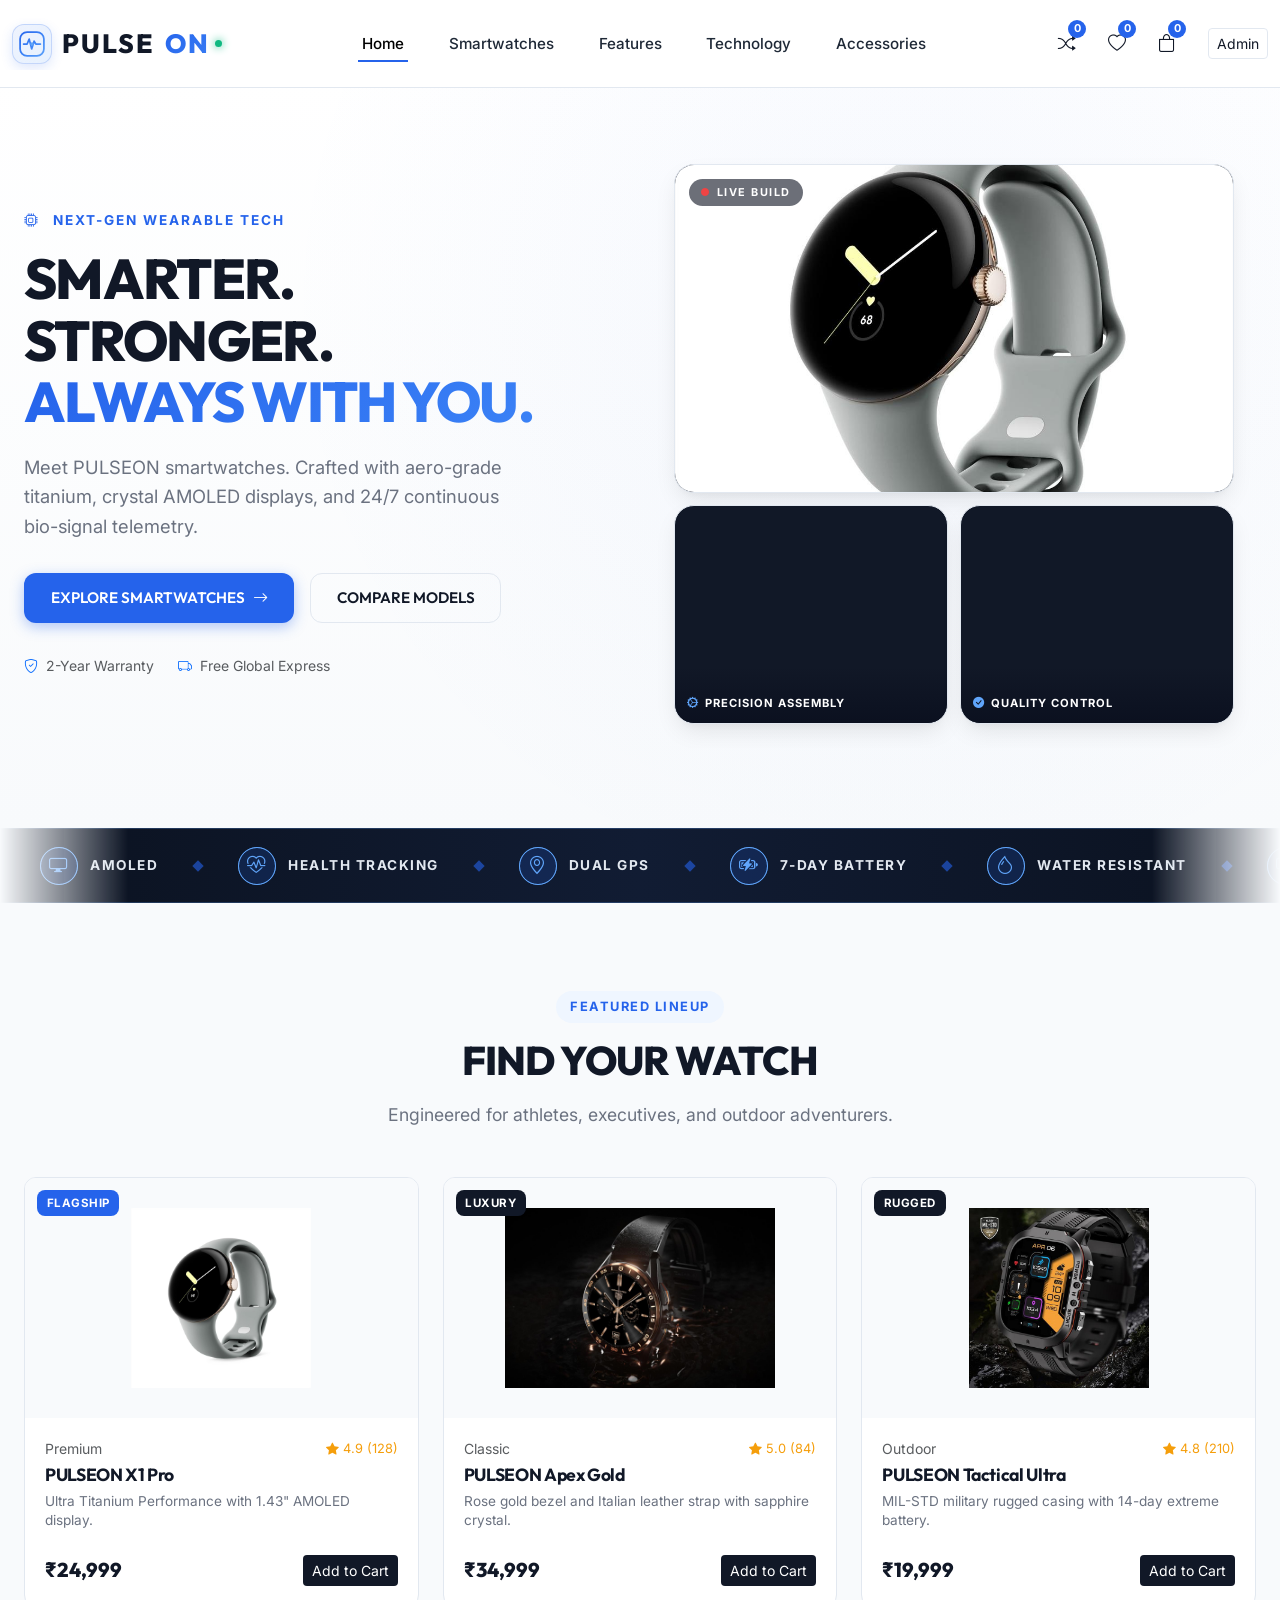
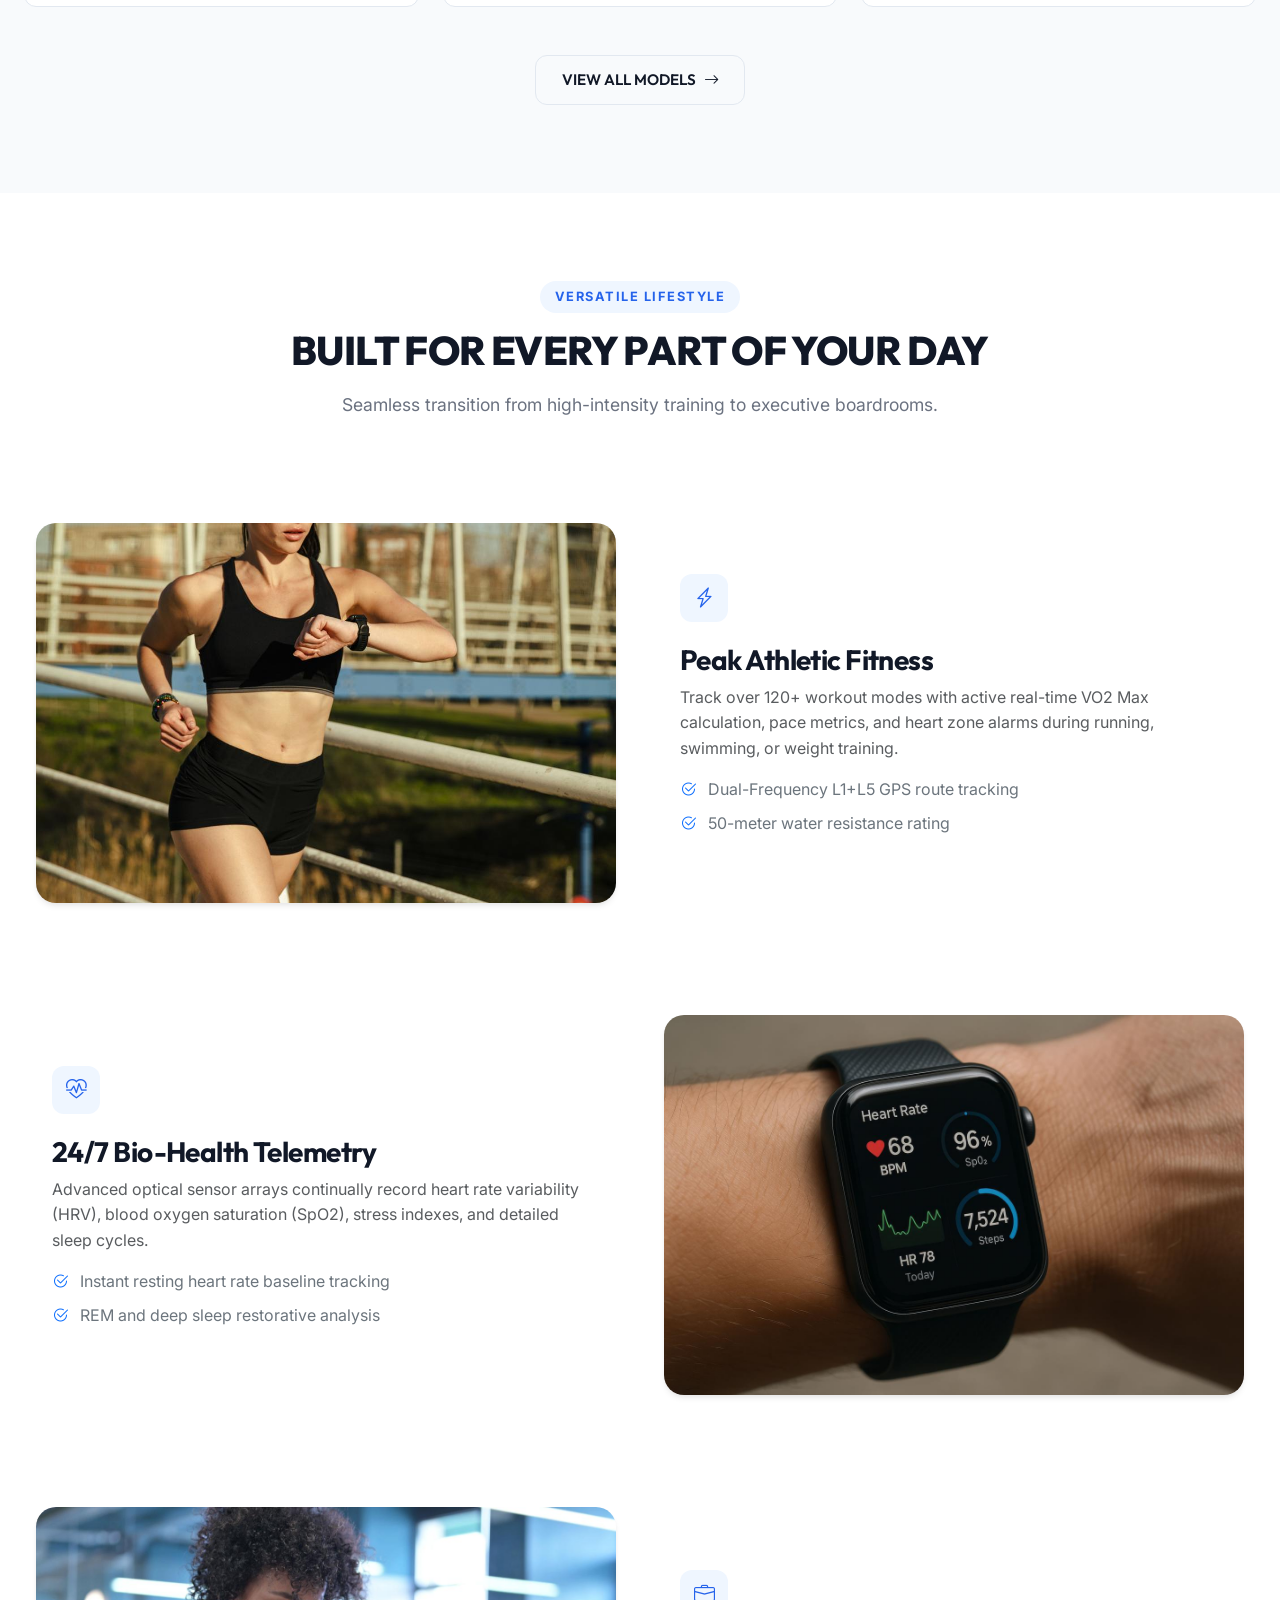
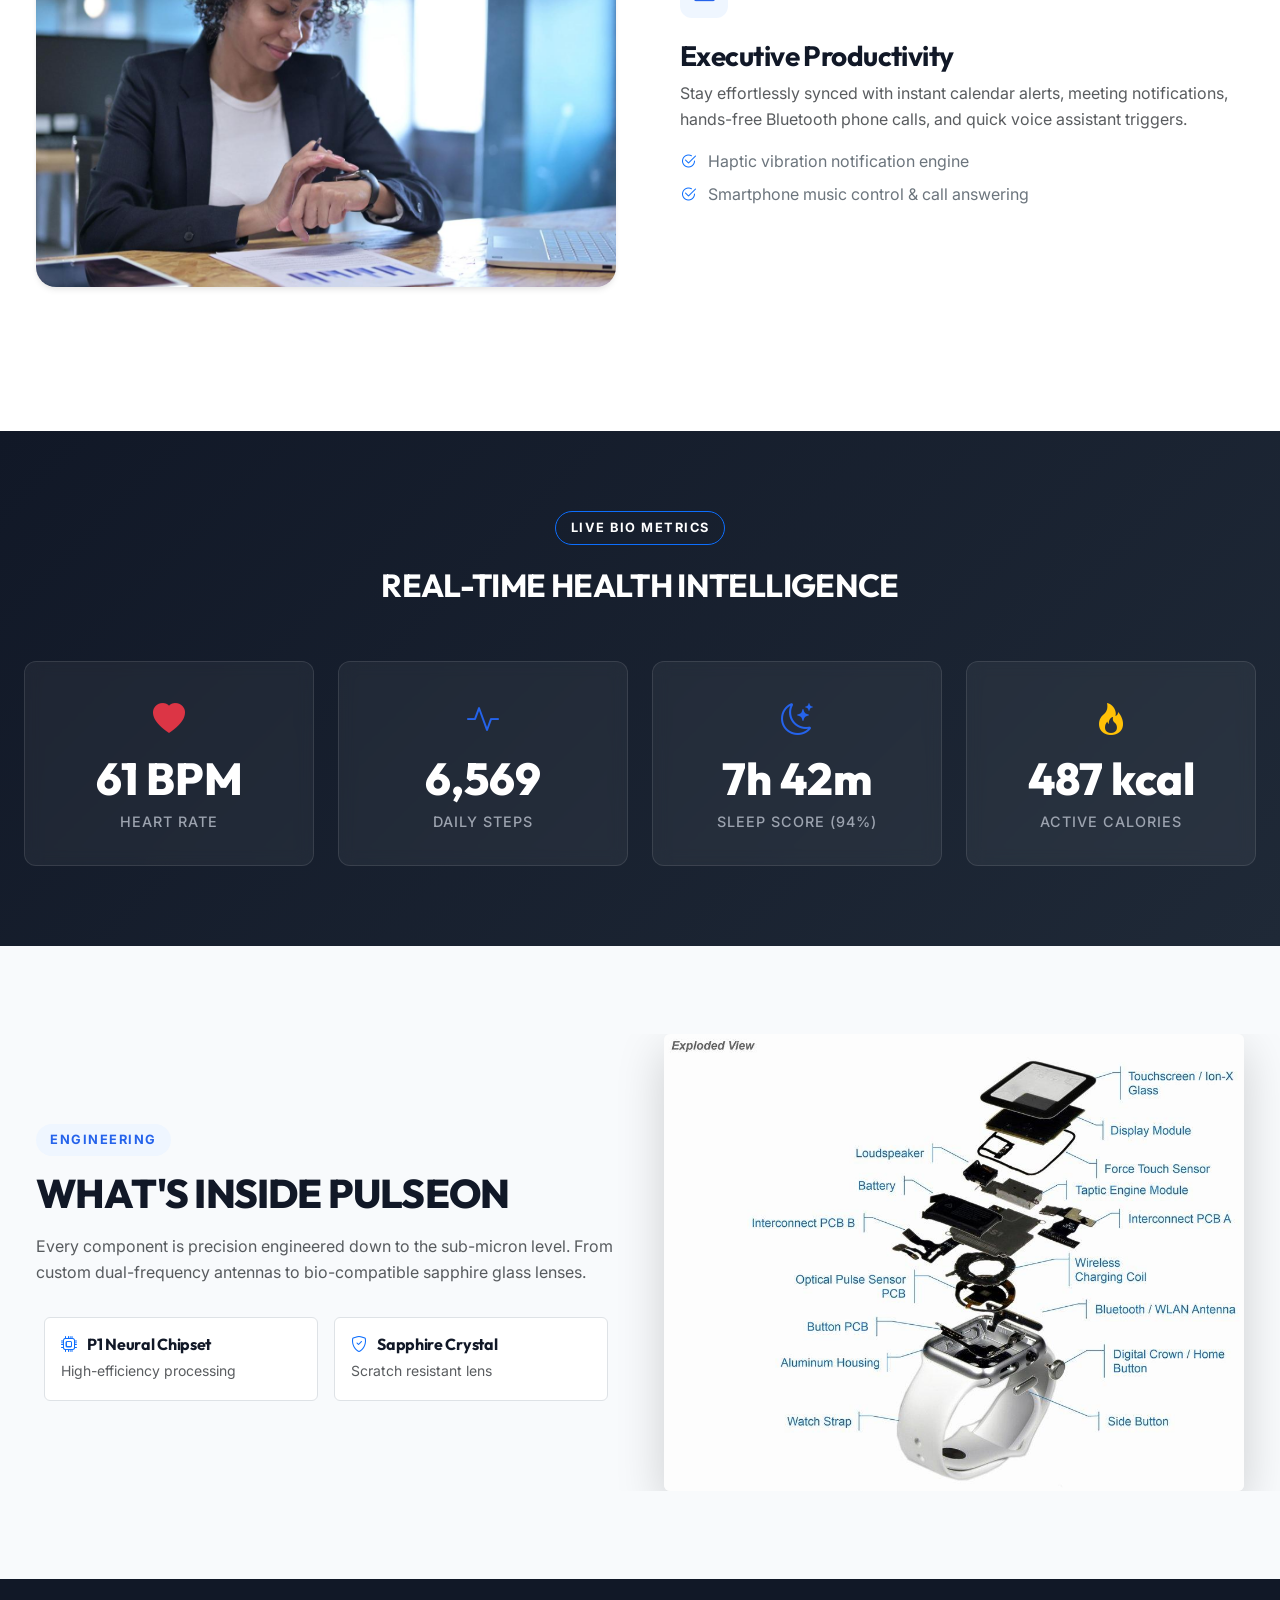
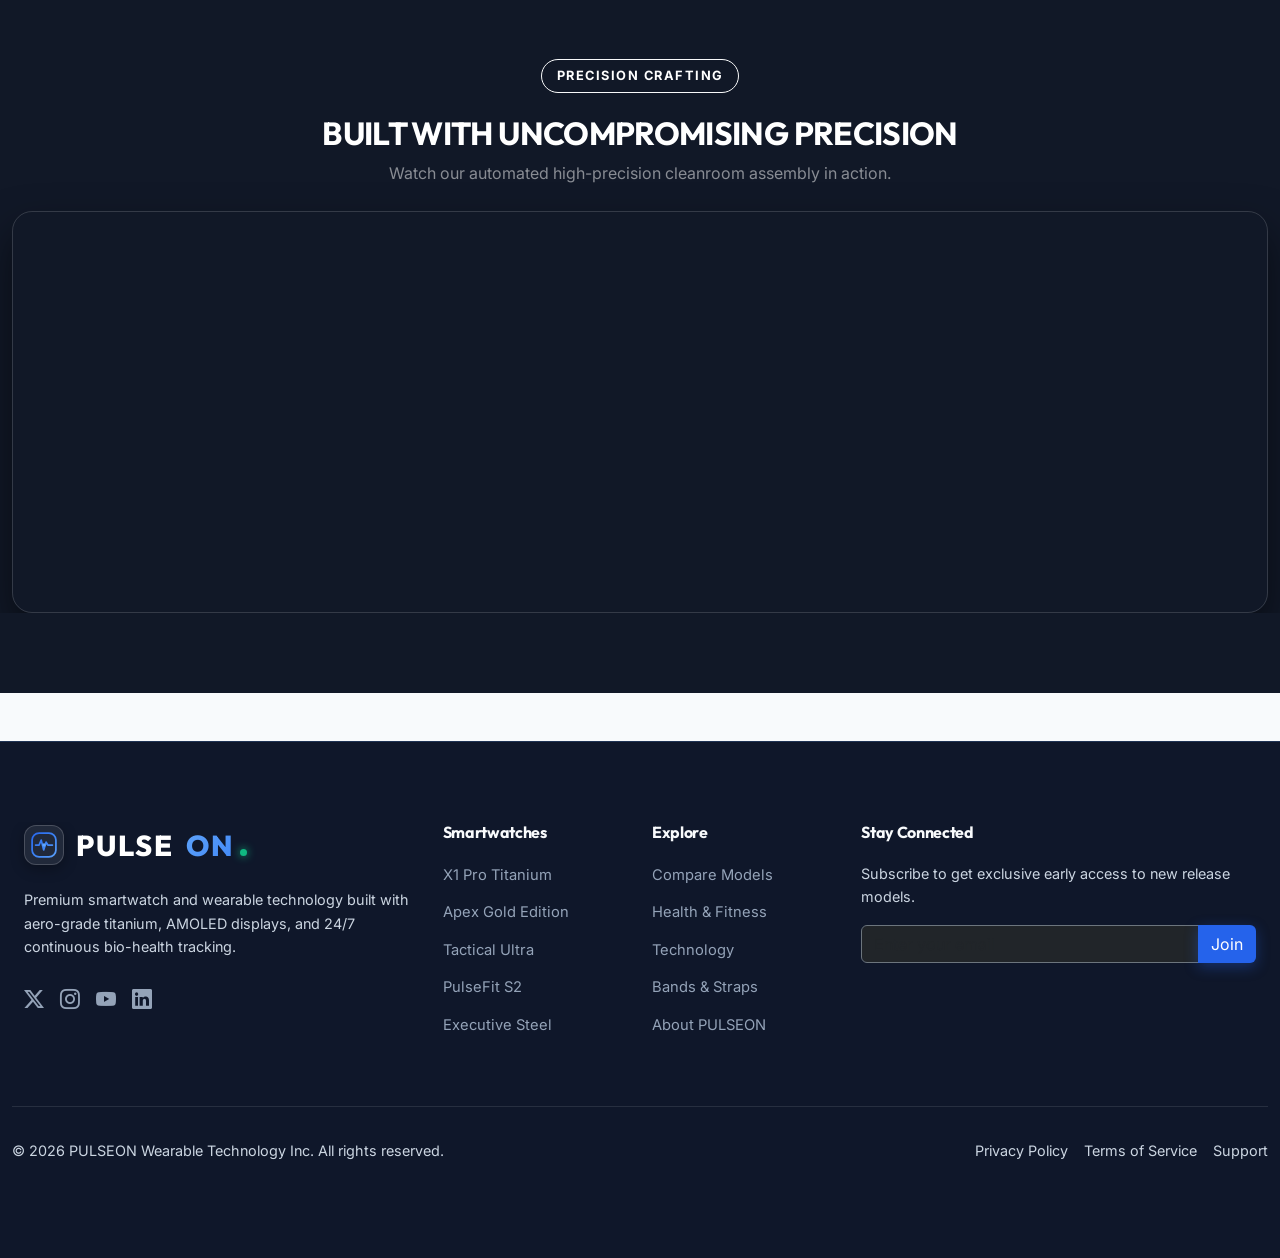
==== index.html @ bbff6acc "first commit" ====
<!DOCTYPE html>
<html lang="en">
<head>
  <meta charset="UTF-8">
  <meta name="viewport" content="width=device-width, initial-scale=1.0">
  <title>PULSEON | Premium Smartwatch & Wearable Technology</title>
  <!-- Brand Logo Favicon -->
  <link rel="icon" type="image/svg+xml" href="assets/images/favicon.svg">
  <meta name="description" content="PULSEON smartwatches combine precision engineering, AMOLED displays, 24/7 bio-health tracking, and sleek luxury aesthetics. Technology that moves with you.">
  
  <!-- Bootstrap 5 CSS CDN -->
  <link href="https://cdn.jsdelivr.net/npm/bootstrap@5.3.2/dist/css/bootstrap.min.css" rel="stylesheet">
  <!-- Bootstrap Icons CDN -->
  <link href="https://cdn.jsdelivr.net/npm/bootstrap-icons@1.11.1/font/bootstrap-icons.css" rel="stylesheet">
  <!-- Custom Styles -->
  <link rel="stylesheet" href="assets/css/style.css">
</head>
<body>

  <!-- Scroll Progress Bar -->
  <div id="scroll-progress"></div>

  <!-- Page Loader -->
  <div id="page-loader">
    <div class="loader-brand">PULSE<span>ON</span></div>
    <div class="loader-spinner"></div>
  </div>

  <!-- Sticky Navbar -->
    <nav class="navbar navbar-expand-lg navbar-pulseon">
    <div class="container">
      <a class="navbar-brand navbar-brand-text" href="index.html">
        PULSE<span>ON</span>
      </a>

      <!-- Mobile & Tablet Hamburger Toggler -->
      <button class="navbar-toggler navbar-toggler-custom border-0 shadow-none" type="button" id="mobile-nav-toggler" aria-label="Toggle navigation">
        <i class="bi bi-list fs-2 text-dark"></i>
      </button>

      <!-- Desktop & Mobile Dropdown Nav Links -->
      <div class="collapse navbar-collapse navbar-collapse-custom justify-content-center" id="mobile-nav-menu">
        <ul class="navbar-nav gap-lg-3">
          <li class="nav-item">
            <a class="nav-link nav-link-custom active" href="index.html">Home</a>
          </li>
          <li class="nav-item">
            <a class="nav-link nav-link-custom " href="smartwatches.html">Smartwatches</a>
          </li>
          <li class="nav-item">
            <a class="nav-link nav-link-custom " href="features.html">Features</a>
          </li>
          <li class="nav-item">
            <a class="nav-link nav-link-custom " href="technology.html">Technology</a>
          </li>
          <li class="nav-item">
            <a class="nav-link nav-link-custom " href="accessories.html">Accessories</a>
          </li>
        </ul>

        <!-- Mobile & Tablet Actions Inside Dropdown -->
        <div class="mobile-dropdown-actions d-lg-none mt-3 pt-3 border-top w-100">
          <div class="d-flex justify-content-around align-items-center mb-3">
            <a href="compare.html" class="nav-icon-btn" title="Compare Matrix">
              <i class="bi bi-shuffle"></i>
              <span class="badge-count compare-badge-count">0</span>
            </a>
            <a href="dashboard.html" class="nav-icon-btn" title="Wishlist">
              <i class="bi bi-heart"></i>
              <span class="badge-count wishlist-badge-count">0</span>
            </a>
            <a href="dashboard.html" class="nav-icon-btn" title="Shopping Cart">
              <i class="bi bi-bag"></i>
              <span class="badge-count cart-badge-count">0</span>
            </a>
          </div>
          <a href="admin.html" class="btn btn-sm btn-pulseon-outline w-100 text-center">Admin Portal</a>
        </div>
      </div>

      <!-- Desktop Only Quick Action Icons -->
      <div class="d-none d-lg-flex align-items-center gap-3">
        <a href="compare.html" class="nav-icon-btn" title="Compare Matrix">
          <i class="bi bi-shuffle"></i>
          <span class="badge-count compare-badge-count">0</span>
        </a>
        <a href="dashboard.html" class="nav-icon-btn" title="Wishlist">
          <i class="bi bi-heart"></i>
          <span class="badge-count wishlist-badge-count">0</span>
        </a>
        <a href="dashboard.html" class="nav-icon-btn" title="Shopping Cart">
          <i class="bi bi-bag"></i>
          <span class="badge-count cart-badge-count">0</span>
        </a>
        <a href="admin.html" class="btn btn-sm btn-pulseon-outline ms-2">Admin</a>
      </div>
    </div>
  </nav>

  <!-- HOME HERO SECTION -->
  <section class="hero-section">
    <div class="container position-relative">
      <div class="row align-items-center min-vh-75 py-4">
        <!-- Hero Text Left -->
        <div class="col-lg-6 mb-5 mb-lg-0 reveal">
          <span class="hero-tag"><i class="bi bi-cpu me-2"></i> Next-Gen Wearable Tech</span>
          <h1 class="hero-title">
            SMARTER.<br>
            STRONGER.<br>
            <span>ALWAYS WITH YOU.</span>
          </h1>
          <p class="hero-description">
            Meet PULSEON smartwatches. Crafted with aero-grade titanium, crystal AMOLED displays, and 24/7 continuous bio-signal telemetry.
          </p>
          <div class="d-flex flex-wrap gap-3">
            <a href="smartwatches.html" class="btn-pulseon btn-pulseon-primary btn-arrow">
              EXPLORE SMARTWATCHES <i class="bi bi-arrow-right"></i>
            </a>
            <a href="compare.html" class="btn-pulseon btn-pulseon-outline">
              COMPARE MODELS
            </a>
          </div>
          <div class="mt-4 pt-2 d-flex align-items-center gap-4 text-muted small">
            <div><i class="bi bi-shield-check text-primary me-1"></i> 2-Year Warranty</div>
            <div><i class="bi bi-truck text-primary me-1"></i> Free Global Express</div>
          </div>
        </div>

        <!-- Hero Image Right with Floating 8-Sec Assembly Videos -->
        <div class="col-lg-6 position-relative text-center">
          <div class="hero-bento">
            <!-- Main Video -->
            <div class="bento-tile bento-main">
              <video autoplay muted loop playsinline preload="auto" poster="assets/images/6.jpg" aria-label="PULSEON X1 Pro Smartwatch">
                <source src="assets/videos/assembly-01.mp4" type="video/mp4">
              </video>
              <span class="bento-live"><i class="bi bi-circle-fill"></i> LIVE BUILD</span>
            </div>

            <!-- Tile 1 -->
            <div class="bento-tile bento-sm">
              <video autoplay muted loop playsinline preload="metadata">
                <source src="assets/videos/assembly-04.mp4" type="video/mp4">
              </video>
              <div class="bento-caption"><i class="bi bi-gear-wide-connected"></i> Precision Assembly</div>
            </div>

            <!-- Tile 2 -->
            <div class="bento-tile bento-sm">
              <video autoplay muted loop playsinline preload="metadata">
                <source src="assets/videos/assembly-02.mp4" type="video/mp4">
              </video>
              <div class="bento-caption"><i class="bi bi-check-circle-fill"></i> Quality Control</div>
            </div>
          </div>
        </div>
      </div>
    </div>
  </section>

  <!-- SECONDARY TRUST BAR -->
  <div class="trust-bar trust-marquee">
    <div class="trust-track">
      <div class="trust-set">
        <div class="trust-item t-amoled"><span class="t-ico"><i class="bi bi-display"></i></span><span>AMOLED</span></div>
        <div class="trust-item t-health"><span class="t-ico"><i class="bi bi-heart-pulse"></i></span><span>HEALTH TRACKING</span></div>
        <div class="trust-item t-gps"><span class="t-ico"><i class="bi bi-geo-alt"></i></span><span>DUAL GPS</span></div>
        <div class="trust-item t-battery"><span class="t-ico"><i class="bi bi-battery-charging"></i></span><span>7-DAY BATTERY</span></div>
        <div class="trust-item t-water"><span class="t-ico"><i class="bi bi-droplet"></i></span><span>WATER RESISTANT</span></div>
      </div>
      <div class="trust-set" aria-hidden="true">
        <div class="trust-item t-amoled"><span class="t-ico"><i class="bi bi-display"></i></span><span>AMOLED</span></div>
        <div class="trust-item t-health"><span class="t-ico"><i class="bi bi-heart-pulse"></i></span><span>HEALTH TRACKING</span></div>
        <div class="trust-item t-gps"><span class="t-ico"><i class="bi bi-geo-alt"></i></span><span>DUAL GPS</span></div>
        <div class="trust-item t-battery"><span class="t-ico"><i class="bi bi-battery-charging"></i></span><span>7-DAY BATTERY</span></div>
        <div class="trust-item t-water"><span class="t-ico"><i class="bi bi-droplet"></i></span><span>WATER RESISTANT</span></div>
      </div>
    </div>
  </div>

  <!-- FEATURED SMARTWATCHES SECTION -->
  <section class="section-padding">
    <div class="container">
      <div class="text-center mb-5 reveal">
        <span class="section-tag">Featured Lineup</span>
        <h2 class="section-title">FIND YOUR WATCH</h2>
        <p class="section-subtitle">Engineered for athletes, executives, and outdoor adventurers.</p>
      </div>

      <div class="row g-4 justify-content-center">
        <!-- Card 1 -->
        <div class="col-lg-4 col-md-6 reveal">
          <div class="product-card">
            <span class="product-card-badge badge-primary">Flagship</span>
            <div class="product-card-img-wrap">
              <img src="assets/images/6.jpg" alt="PULSEON X1 Pro" class="product-card-img">
              <div class="product-card-actions">
                <button class="btn btn-sm btn-pulseon-primary" onclick="openQuickView('pw-x1')">Quick View</button>
                <button class="btn btn-sm btn-pulseon-outline" onclick="addToCompare('pw-x1')"><i class="bi bi-shuffle"></i> Compare</button>
              </div>
            </div>
            <div class="product-card-body">
              <div class="d-flex justify-content-between align-items-center mb-1">
                <span class="text-muted small">Premium</span>
                <div class="product-card-rating"><i class="bi bi-star-fill"></i> 4.9 (128)</div>
              </div>
              <h5 class="product-card-title">PULSEON X1 Pro</h5>
              <p class="product-card-desc">Ultra Titanium Performance with 1.43" AMOLED display.</p>
              <div class="d-flex justify-content-between align-items-center mt-2">
                <span class="product-card-price">₹24,999</span>
                <button class="btn btn-sm btn-pulseon-dark" onclick="addToCart('pw-x1')">Add to Cart</button>
              </div>
            </div>
          </div>
        </div>

        <!-- Card 2 -->
        <div class="col-lg-4 col-md-6 reveal">
          <div class="product-card">
            <span class="product-card-badge">Luxury</span>
            <div class="product-card-img-wrap">
              <img src="assets/images/31.jpg" alt="PULSEON Apex Gold" class="product-card-img">
              <div class="product-card-actions">
                <button class="btn btn-sm btn-pulseon-primary" onclick="openQuickView('pw-apex')">Quick View</button>
                <button class="btn btn-sm btn-pulseon-outline" onclick="addToCompare('pw-apex')"><i class="bi bi-shuffle"></i> Compare</button>
              </div>
            </div>
            <div class="product-card-body">
              <div class="d-flex justify-content-between align-items-center mb-1">
                <span class="text-muted small">Classic</span>
                <div class="product-card-rating"><i class="bi bi-star-fill"></i> 5.0 (84)</div>
              </div>
              <h5 class="product-card-title">PULSEON Apex Gold</h5>
              <p class="product-card-desc">Rose gold bezel and Italian leather strap with sapphire crystal.</p>
              <div class="d-flex justify-content-between align-items-center mt-2">
                <span class="product-card-price">₹34,999</span>
                <button class="btn btn-sm btn-pulseon-dark" onclick="addToCart('pw-apex')">Add to Cart</button>
              </div>
            </div>
          </div>
        </div>

        <!-- Card 3 -->
        <div class="col-lg-4 col-md-6 reveal">
          <div class="product-card">
            <span class="product-card-badge">Rugged</span>
            <div class="product-card-img-wrap">
              <img src="assets/images/18.jpg" alt="PULSEON Tactical Ultra" class="product-card-img">
              <div class="product-card-actions">
                <button class="btn btn-sm btn-pulseon-primary" onclick="openQuickView('pw-rugged')">Quick View</button>
                <button class="btn btn-sm btn-pulseon-outline" onclick="addToCompare('pw-rugged')"><i class="bi bi-shuffle"></i> Compare</button>
              </div>
            </div>
            <div class="product-card-body">
              <div class="d-flex justify-content-between align-items-center mb-1">
                <span class="text-muted small">Outdoor</span>
                <div class="product-card-rating"><i class="bi bi-star-fill"></i> 4.8 (210)</div>
              </div>
              <h5 class="product-card-title">PULSEON Tactical Ultra</h5>
              <p class="product-card-desc">MIL-STD military rugged casing with 14-day extreme battery.</p>
              <div class="d-flex justify-content-between align-items-center mt-2">
                <span class="product-card-price">₹19,999</span>
                <button class="btn btn-sm btn-pulseon-dark" onclick="addToCart('pw-rugged')">Add to Cart</button>
              </div>
            </div>
          </div>
        </div>
      </div>

      <div class="d-flex justify-content-center text-center mt-5 reveal">
        <a href="smartwatches.html" class="btn-pulseon btn-pulseon-outline btn-arrow">
          VIEW ALL MODELS <i class="bi bi-arrow-right"></i>
        </a>
      </div>
    </div>
  </section>

  <!-- FEATURE SECTION (ALTERNATING SCROLL REVEALS) -->
  <section class="section-padding bg-white">
    <div class="container">
      <div class="text-center mb-5 reveal">
        <span class="section-tag">Versatile Lifestyle</span>
        <h2 class="section-title">BUILT FOR EVERY PART OF YOUR DAY</h2>
        <p class="section-subtitle">Seamless transition from high-intensity training to executive boardrooms.</p>
      </div>

      <!-- Feature 1: Fitness -->
      <div class="row align-items-center feature-block g-5">
        <div class="col-lg-6 reveal reveal-left">
          <div class="feature-img-box">
            <img src="assets/images/10.jpg" alt="Fitness Training">
          </div>
        </div>
        <div class="col-lg-6 reveal reveal-right">
          <div class="feature-content">
            <div class="feature-icon-badge"><i class="bi bi-lightning-charge"></i></div>
            <h3>Peak Athletic Fitness</h3>
            <p class="text-muted">
              Track over 120+ workout modes with active real-time VO2 Max calculation, pace metrics, and heart zone alarms during running, swimming, or weight training.
            </p>
            <ul class="list-unstyled text-secondary mt-3">
              <li class="mb-2"><i class="bi bi-check2-circle text-primary me-2"></i> Dual-Frequency L1+L5 GPS route tracking</li>
              <li class="mb-2"><i class="bi bi-check2-circle text-primary me-2"></i> 50-meter water resistance rating</li>
            </ul>
          </div>
        </div>
      </div>

      <!-- Feature 2: Health -->
      <div class="row align-items-center feature-block g-5 flex-lg-row-reverse">
        <div class="col-lg-6 reveal reveal-right">
          <div class="feature-img-box">
            <img src="assets/images/13.jpg" alt="Continuous Bio-Health">
          </div>
        </div>
        <div class="col-lg-6 reveal reveal-left">
          <div class="feature-content">
            <div class="feature-icon-badge"><i class="bi bi-heart-pulse"></i></div>
            <h3>24/7 Bio-Health Telemetry</h3>
            <p class="text-muted">
              Advanced optical sensor arrays continually record heart rate variability (HRV), blood oxygen saturation (SpO2), stress indexes, and detailed sleep cycles.
            </p>
            <ul class="list-unstyled text-secondary mt-3">
              <li class="mb-2"><i class="bi bi-check2-circle text-primary me-2"></i> Instant resting heart rate baseline tracking</li>
              <li class="mb-2"><i class="bi bi-check2-circle text-primary me-2"></i> REM and deep sleep restorative analysis</li>
            </ul>
          </div>
        </div>
      </div>

      <!-- Feature 3: Productivity -->
      <div class="row align-items-center feature-block g-5">
        <div class="col-lg-6 reveal reveal-left">
          <div class="feature-img-box">
            <img src="assets/images/29.jpg" alt="Executive Productivity">
          </div>
        </div>
        <div class="col-lg-6 reveal reveal-right">
          <div class="feature-content">
            <div class="feature-icon-badge"><i class="bi bi-briefcase"></i></div>
            <h3>Executive Productivity</h3>
            <p class="text-muted">
              Stay effortlessly synced with instant calendar alerts, meeting notifications, hands-free Bluetooth phone calls, and quick voice assistant triggers.
            </p>
            <ul class="list-unstyled text-secondary mt-3">
              <li class="mb-2"><i class="bi bi-check2-circle text-primary me-2"></i> Haptic vibration notification engine</li>
              <li class="mb-2"><i class="bi bi-check2-circle text-primary me-2"></i> Smartphone music control & call answering</li>
            </ul>
          </div>
        </div>
      </div>
    </div>
  </section>

  <!-- HEALTH DASHBOARD METRICS SECTION -->
  <section class="metrics-section">
    <div class="container">
      <div class="row text-center mb-5">
        <div class="col-12 reveal">
          <span class="section-tag bg-transparent text-white border border-primary">Live Bio Metrics</span>
          <h2 class="text-white mt-2">REAL-TIME HEALTH INTELLIGENCE</h2>
        </div>
      </div>

      <div class="row g-4">
        <div class="col-12 col-sm-6 col-md-3 reveal">
          <div class="metric-card">
            <div class="metric-icon"><i class="bi bi-heart-fill text-danger"></i></div>
            <div class="metric-value counter-value" data-target="78" data-suffix=" BPM">0</div>
            <div class="metric-label">Heart Rate</div>
          </div>
        </div>
        <div class="col-12 col-sm-6 col-md-3 reveal">
          <div class="metric-card">
            <div class="metric-icon"><i class="bi bi-activity"></i></div>
            <div class="metric-value counter-value" data-target="8421" data-suffix="">0</div>
            <div class="metric-label">Daily Steps</div>
          </div>
        </div>
        <div class="col-12 col-sm-6 col-md-3 reveal">
          <div class="metric-card">
            <div class="metric-icon"><i class="bi bi-moon-stars"></i></div>
            <div class="metric-value">7h 42m</div>
            <div class="metric-label">Sleep Score (94%)</div>
          </div>
        </div>
        <div class="col-12 col-sm-6 col-md-3 reveal">
          <div class="metric-card">
            <div class="metric-icon"><i class="bi bi-fire text-warning"></i></div>
            <div class="metric-value counter-value" data-target="624" data-suffix=" kcal">0</div>
            <div class="metric-label">Active Calories</div>
          </div>
        </div>
      </div>
    </div>
  </section>

  <!-- TECHNOLOGY & MANUFACTURING SECTION -->
  <section class="section-padding">
    <div class="container">
      <div class="row align-items-center g-5">
        <div class="col-lg-6 reveal reveal-left">
          <span class="section-tag">Engineering</span>
          <h2 class="section-title">WHAT'S INSIDE PULSEON</h2>
          <p class="text-muted">
            Every component is precision engineered down to the sub-micron level. From custom dual-frequency antennas to bio-compatible sapphire glass lenses.
          </p>
          <div class="row g-3 mt-3">
            <div class="col-6">
              <div class="p-3 bg-white border rounded">
                <h6 class="fw-bold mb-1"><i class="bi bi-cpu text-primary me-2"></i> P1 Neural Chipset</h6>
                <small class="text-muted">High-efficiency processing</small>
              </div>
            </div>
            <div class="col-6">
              <div class="p-3 bg-white border rounded">
                <h6 class="fw-bold mb-1"><i class="bi bi-shield-check text-primary me-2"></i> Sapphire Crystal</h6>
                <small class="text-muted">Scratch resistant lens</small>
              </div>
            </div>
          </div>
        </div>
        <div class="col-lg-6 reveal reveal-right text-center">
          <img src="assets/images/26.jpg" alt="Smartwatch Component Diagram" class="img-fluid rounded shadow-lg">
        </div>
      </div>
    </div>
  </section>

  <!-- MANUFACTURING VIDEO STRIP -->
  <section class="video-strip-section">
    <div class="container text-center">
      <div class="mb-4 reveal">
        <span class="section-tag bg-transparent text-white border border-light">Precision Crafting</span>
        <h2 class="text-white mt-2">BUILT WITH UNCOMPROMISING PRECISION</h2>
        <p class="text-white-50">Watch our automated high-precision cleanroom assembly in action.</p>
      </div>

      <div class="video-strip-container reveal reveal-scale">
        <video autoplay muted loop playsinline preload="metadata">
          <source src="assets/videos/assembly-02.mp4" type="video/mp4">
        </video>
      </div>
    </div>
  </section>

  <!-- FOOTER -->
  <footer class="footer-pulseon">
    <div class="container">
      <div class="row g-4">
        <div class="col-lg-4 col-md-6">
          <div class="footer-brand">PULSE<span>ON</span></div>
          <p class="small text-muted mb-4">
            Premium smartwatch and wearable technology built with aero-grade titanium, AMOLED displays, and 24/7 continuous bio-health tracking.
          </p>
          <div class="d-flex gap-3 text-white fs-5">
            <a href="#" class="text-white-50 hover-white"><i class="bi bi-twitter-x"></i></a>
            <a href="#" class="text-white-50 hover-white"><i class="bi bi-instagram"></i></a>
            <a href="#" class="text-white-50 hover-white"><i class="bi bi-youtube"></i></a>
            <a href="#" class="text-white-50 hover-white"><i class="bi bi-linkedin"></i></a>
          </div>
        </div>

        <div class="col-lg-2 col-6">
          <h6 class="footer-heading">Smartwatches</h6>
          <ul class="footer-links">
            <li><a href="smartwatches.html">X1 Pro Titanium</a></li>
            <li><a href="smartwatches.html">Apex Gold Edition</a></li>
            <li><a href="smartwatches.html">Tactical Ultra</a></li>
            <li><a href="smartwatches.html">PulseFit S2</a></li>
            <li><a href="smartwatches.html">Executive Steel</a></li>
          </ul>
        </div>

        <div class="col-lg-2 col-6">
          <h6 class="footer-heading">Explore</h6>
          <ul class="footer-links">
            <li><a href="compare.html">Compare Models</a></li>
            <li><a href="features.html">Health & Fitness</a></li>
            <li><a href="technology.html">Technology</a></li>
            <li><a href="accessories.html">Bands & Straps</a></li>
            <li><a href="about.html">About PULSEON</a></li>
          </ul>
        </div>

        <div class="col-lg-4 col-md-6">
          <h6 class="footer-heading">Stay Connected</h6>
          <p class="small text-muted mb-3">Subscribe to get exclusive early access to new release models.</p>
          <form onsubmit="event.preventDefault(); showToast('Subscribed to PULSEON Updates!');">
            <div class="input-group">
              <input type="email" class="form-control bg-dark text-white border-secondary" placeholder="Enter your email" required>
              <button class="btn btn-pulseon-primary" type="submit">Join</button>
            </div>
          </form>
        </div>
      </div>

      <div class="footer-bottom d-flex flex-column flex-md-row justify-content-between align-items-center text-muted">
        <div>&copy; 2026 PULSEON Wearable Technology Inc. All rights reserved.</div>
        <div class="d-flex gap-3 mt-2 mt-md-0">
          <a href="contact.html" class="text-muted">Privacy Policy</a>
          <a href="contact.html" class="text-muted">Terms of Service</a>
          <a href="contact.html" class="text-muted">Support</a>
        </div>
      </div>
    </div>
  </footer>

  <!-- Quick View Bootstrap Modal -->
  <div class="modal fade" id="quickViewModal" tabindex="-1" aria-hidden="true">
    <div class="modal-dialog modal-lg modal-dialog-centered">
      <div class="modal-content border-0 shadow-lg">
        <div class="modal-header border-0 pb-0">
          <h5 class="modal-title" id="quickViewTitle">Smartwatch Quick View</h5>
          <button type="button" class="btn-close" data-bs-dismiss="modal" aria-label="Close"></button>
        </div>
        <div class="modal-body p-4" id="quickViewBody">
          <!-- Dynamic Content -->
        </div>
      </div>
    </div>
  </div>

  <!-- Bootstrap 5 JS Bundle CDN -->
  <script src="https://cdn.jsdelivr.net/npm/bootstrap@5.3.2/dist/js/bootstrap.bundle.min.js"></script>
  <!-- Master Application Script -->
  <script src="assets/js/main.js"></script>
</body>
</html>
---- assets/css/style.css ----
/* 
  PULSEON - Premium Smartwatch & Wearable Technology
  Design System & Stylesheet
*/

@import url('https://fonts.googleapis.com/css2?family=Inter:wght@300;400;500;600;700;800&family=Outfit:wght@400;500;600;700;800&display=swap');

:root {
  --primary: #2563EB;
  --primary-dark: #1D4ED8;
  --primary-light: #EFF6FF;
  --accent: #38BDF8;
  --dark: #111827;
  --dark-surface: #1F2937;
  --text: #1F2937;
  --muted: #6B7280;
  --light: #F8FAFC;
  --white: #FFFFFF;
  --border: #E2E8F0;
  --border-focus: #93C5FD;
  --card-bg: #FFFFFF;
  --shadow-sm: 0 1px 3px rgba(0,0,0,0.05), 0 1px 2px rgba(0,0,0,0.03);
  --shadow-md: 0 4px 6px -1px rgba(0,0,0,0.08), 0 2px 4px -1px rgba(0,0,0,0.04);
  --shadow-lg: 0 10px 25px -5px rgba(0,0,0,0.1), 0 8px 10px -6px rgba(0,0,0,0.04);
  --shadow-glow: 0 0 25px rgba(37, 99, 235, 0.25);
  --radius-sm: 8px;
  --radius-md: 12px;
  --radius-lg: 20px;
  --radius-full: 9999px;
  --transition: all 0.3s cubic-bezier(0.4, 0, 0.2, 1);
  --font-main: 'Inter', system-ui, -apple-system, sans-serif;
  --font-heading: 'Outfit', 'Inter', system-ui, sans-serif;
}

/* Reset & Base */
*, *::before, *::after {
  box-sizing: border-box;
  margin: 0;
  padding: 0;
}

html {
  scroll-behavior: smooth;
  font-size: 16px;
  width: 100% !important;
  max-width: 100vw !important;
  overflow-x: hidden !important;
}

body {
  font-family: var(--font-main);
  background-color: var(--light);
  color: var(--text);
  line-height: 1.6;
  width: 100% !important;
  max-width: 100vw !important;
  overflow-x: hidden !important;
  position: relative;
  padding-top: 76px !important;
  -webkit-font-smoothing: antialiased;
}

section, header, footer, main, .container, .container-fluid {
  max-width: 100vw !important;
  overflow-x: hidden;
}

.row {
  margin-left: 0 !important;
  margin-right: 0 !important;
}

/* Typography */
h1, h2, h3, h4, h5, h6 {
  font-family: var(--font-heading);
  color: var(--dark);
  font-weight: 700;
  line-height: 1.25;
  letter-spacing: -0.02em;
}

a {
  color: var(--primary);
  text-decoration: none;
  transition: var(--transition);
}

a:hover {
  color: var(--primary-dark);
}

/* Scroll Progress Bar */
#scroll-progress {
  position: fixed;
  top: 0;
  left: 0;
  height: 3px;
  background: linear-gradient(90deg, var(--primary), var(--accent));
  width: 0%;
  z-index: 1000;
  transition: width 0.1s linear;
}

/* Page Loader */
#page-loader {
  position: fixed;
  top: 0;
  left: 0;
  width: 100vw;
  height: 100vh;
  background-color: var(--white);
  z-index: 9999;
  display: flex;
  flex-direction: column;
  justify-content: center;
  align-items: center;
  transition: opacity 0.5s ease, visibility 0.5s ease;
}

#page-loader.fade-out {
  opacity: 0;
  visibility: hidden;
}

.loader-brand {
  font-family: var(--font-heading);
  font-size: 2.5rem;
  font-weight: 800;
  letter-spacing: 4px;
  color: var(--dark);
  margin-bottom: 1rem;
}

.loader-brand span {
  color: var(--primary);
}

.loader-spinner {
  width: 40px;
  height: 40px;
  border: 3px solid var(--border);
  border-top-color: var(--primary);
  border-radius: 50%;
  animation: spin 0.8s linear infinite;
}

@keyframes spin {
  to { transform: rotate(360deg); }
}

/* Header & 100% Sticky Navbar Across All Pixel Widths & Devices */
.navbar-pulseon {
  background-color: rgba(255, 255, 255, 0.94) !important;
  backdrop-filter: blur(14px) !important;
  -webkit-backdrop-filter: blur(14px) !important;
  border-bottom: 1px solid var(--border) !important;
  padding: 1.1rem 0;
  position: fixed !important;
  top: 0 !important;
  left: 0 !important;
  right: 0 !important;
  width: 100% !important;
  z-index: 1050 !important;
  transition: padding 0.3s ease, box-shadow 0.3s ease;
}

.navbar-pulseon.scrolled {
  padding: 0.65rem 0;
  box-shadow: var(--shadow-sm);
  background-color: rgba(255, 255, 255, 0.96);
}

.navbar-brand-text {
  font-family: var(--font-heading);
  font-size: 1.65rem;
  font-weight: 800;
  letter-spacing: 2px;
  color: var(--dark);
  display: inline-flex;
  align-items: center;
  gap: 10px;
  text-decoration: none;
  transition: transform 0.3s ease;
}

/* Unique PULSEON Tech Brand Logo Symbol */
.brand-logo-mark {
  position: relative;
  width: 40px;
  height: 40px;
  display: inline-flex;
  align-items: center;
  justify-content: center;
  background: linear-gradient(135deg, rgba(37, 99, 235, 0.08) 0%, rgba(96, 165, 250, 0.15) 100%);
  border: 1px solid rgba(37, 99, 235, 0.2);
  border-radius: 12px;
  padding: 5px;
  transition: all 0.4s cubic-bezier(0.34, 1.56, 0.64, 1);
  box-shadow: 0 4px 12px rgba(37, 99, 235, 0.15);
  flex-shrink: 0;
}

.brand-logo-svg {
  width: 100%;
  height: 100%;
  display: block;
}

.logo-pulse-path {
  stroke-dasharray: 80;
  stroke-dashoffset: 0;
  animation: logoPulseBeat 3.2s cubic-bezier(0.4, 0, 0.6, 1) infinite;
}

@keyframes logoPulseBeat {
  0% { stroke-dashoffset: 80; }
  50% { stroke-dashoffset: 0; }
  100% { stroke-dashoffset: -80; }
}

.navbar-brand-text:hover .brand-logo-mark {
  transform: translateY(-2px) scale(1.08) rotate(-3deg);
  background: linear-gradient(135deg, rgba(37, 99, 235, 0.2) 0%, rgba(96, 165, 250, 0.35) 100%);
  border-color: rgba(37, 99, 235, 0.5);
  box-shadow: 0 8px 22px rgba(37, 99, 235, 0.38), 0 0 16px rgba(96, 165, 250, 0.45);
}

.navbar-brand-text span.brand-on-text {
  background: linear-gradient(135deg, #2563EB 0%, #3B82F6 100%);
  -webkit-background-clip: text;
  background-clip: text;
  -webkit-text-fill-color: transparent;
  position: relative;
  display: inline-flex;
  align-items: center;
}

.brand-status-dot {
  width: 7px;
  height: 7px;
  background-color: #10B981;
  border-radius: 50%;
  display: inline-block;
  margin-left: 5px;
  box-shadow: 0 0 8px #10B981;
  animation: brandStatusPulse 2s infinite;
}

@keyframes brandStatusPulse {
  0%, 100% { transform: scale(1); opacity: 1; box-shadow: 0 0 8px #10B981; }
  50% { transform: scale(1.35); opacity: 0.6; box-shadow: 0 0 14px #10B981; }
}

.nav-link-custom {
  font-family: var(--font-main);
  font-size: 0.95rem;
  font-weight: 500;
  color: var(--text);
  padding: 0.5rem 0.9rem !important;
  position: relative;
  transition: var(--transition);
}

.nav-link-custom:hover,
.nav-link-custom.active {
  color: var(--primary);
}

.nav-link-custom::after {
  content: '';
  position: absolute;
  bottom: 2px;
  left: 50%;
  width: 0;
  height: 2px;
  background-color: var(--primary);
  transition: width 0.3s ease, left 0.3s ease;
}

.nav-link-custom:hover::after,
.nav-link-custom.active::after {
  width: 70%;
  left: 15%;
}

.nav-icon-btn {
  color: var(--dark);
  font-size: 1.1rem;
  padding: 0.5rem;
  border-radius: var(--radius-full);
  display: inline-flex;
  align-items: center;
  justify-content: center;
  transition: var(--transition);
  position: relative;
}

.nav-icon-btn:hover {
  background-color: var(--light);
  color: var(--primary);
}

.badge-count {
  position: absolute;
  top: -2px;
  right: -2px;
  background-color: var(--primary);
  color: var(--white);
  font-size: 0.68rem;
  font-weight: 700;
  width: 18px;
  height: 18px;
  border-radius: 50%;
  display: flex;
  align-items: center;
  justify-content: center;
}

/* Tablet (1024px) & Mobile Hamburger Menu System */
@media (max-width: 1199.98px) {
  .navbar-toggler-custom {
    display: inline-flex !important;
  }

  .navbar-collapse-custom {
    position: fixed;
    top: 66px;
    left: 0;
    right: 0;
    background-color: var(--white);
    border-bottom: 1px solid var(--border);
    padding: 1.5rem;
    box-shadow: 0 15px 35px rgba(0, 0, 0, 0.15);
    max-height: 0;
    overflow: hidden;
    opacity: 0;
    transform: translateY(-10px);
    transition: max-height 0.4s ease, opacity 0.3s ease, transform 0.3s ease;
    z-index: 1000;
  }

  .navbar-collapse-custom.show {
    max-height: 520px;
    opacity: 1;
    transform: translateY(0);
    overflow-y: auto;
  }

  .navbar-nav {
    flex-direction: column;
    align-items: flex-start;
    gap: 0.5rem !important;
  }

  .nav-link-custom {
    width: 100%;
    padding: 0.75rem 1rem !important;
    border-radius: var(--radius-sm);
  }

  .nav-link-custom:hover {
    background-color: var(--primary-light);
  }
}

@media (min-width: 1200px) {
  .navbar-toggler-custom {
    display: none !important;
  }
}

/* Buttons */
.btn-pulseon {
  font-family: var(--font-heading);
  font-size: 0.95rem;
  font-weight: 600;
  padding: 0.75rem 1.6rem;
  border-radius: var(--radius-md);
  transition: var(--transition);
  display: inline-flex;
  align-items: center;
  justify-content: center;
  gap: 8px;
  border: 1px solid transparent;
  cursor: pointer;
}

.btn-pulseon-primary {
  background-color: var(--primary);
  color: var(--white);
  box-shadow: 0 4px 14px rgba(37, 99, 235, 0.35);
}

.btn-pulseon-primary:hover {
  background-color: var(--primary-dark);
  color: var(--white);
  transform: translateY(-2px);
  box-shadow: 0 6px 20px rgba(37, 99, 235, 0.45);
}

.btn-pulseon-outline {
  background-color: transparent;
  color: var(--dark);
  border-color: var(--border);
}

.btn-pulseon-outline:hover {
  background-color: var(--white);
  border-color: var(--primary);
  color: var(--primary);
  transform: translateY(-2px);
  box-shadow: var(--shadow-sm);
}

.btn-pulseon-dark {
  background-color: var(--dark);
  color: var(--white);
}

.btn-pulseon-dark:hover {
  background-color: #000000;
  color: var(--white);
  transform: translateY(-2px);
}

.btn-pulseon-sm {
  padding: 0.45rem 1rem;
  font-size: 0.85rem;
  border-radius: var(--radius-sm);
}

.btn-arrow i {
  transition: transform 0.25s ease;
}

.btn-arrow:hover i {
  transform: translateX(4px);
}

/* Section Common Styling */
.section-padding {
  padding: 5.5rem 0;
}

.section-tag {
  display: inline-block;
  font-size: 0.8rem;
  font-weight: 700;
  letter-spacing: 1.5px;
  text-transform: uppercase;
  color: var(--primary);
  background-color: var(--primary-light);
  padding: 0.35rem 0.9rem;
  border-radius: var(--radius-full);
  margin-bottom: 0.75rem;
}

.section-title {
  font-size: 2.5rem;
  font-weight: 800;
  margin-bottom: 1rem;
  color: var(--dark);
}

.section-subtitle {
  font-size: 1.1rem;
  color: var(--muted);
  max-width: 650px;
  margin: 0 auto 2.5rem auto;
}

/* Hero Section */
.hero-section {
  position: relative;
  background: radial-gradient(circle at 70% 30%, rgba(37, 99, 235, 0.04) 0%, transparent 60%),
              linear-gradient(180deg, #FFFFFF 0%, #F8FAFC 100%);
  padding: 4rem 0 5rem 0;
  overflow: hidden;
}

.hero-tag {
  font-size: 0.85rem;
  font-weight: 700;
  letter-spacing: 2px;
  text-transform: uppercase;
  color: var(--primary);
  margin-bottom: 1rem;
  display: block;
}

.hero-title {
  font-size: 3.5rem;
  font-weight: 800;
  letter-spacing: -0.03em;
  color: var(--dark);
  line-height: 1.1;
  margin-bottom: 1.25rem;
}

.hero-title span {
  background: linear-gradient(135deg, var(--primary) 0%, #3B82F6 100%);
  -webkit-background-clip: text;
  background-clip: text;
  -webkit-text-fill-color: transparent;
}

.hero-description {
  font-size: 1.15rem;
  color: var(--muted);
  margin-bottom: 2rem;
  max-width: 500px;
}

.hero-image-wrapper {
  position: relative;
  display: flex;
  align-items: center;
  justify-content: center;
}

.hero-main-img {
  max-width: 90%;
  height: auto;
  object-fit: contain;
  filter: drop-shadow(0 20px 30px rgba(0, 0, 0, 0.12));
  transform: scale(0.96);
  opacity: 0;
  animation: heroImgReveal 1.2s cubic-bezier(0.2, 0.8, 0.2, 1) 0.3s forwards;
}

@keyframes heroImgReveal {
  to {
    transform: scale(1);
    opacity: 1;
  }
}

/* Floating Technology Assembly Video Panels */
.hero-video-panel {
  position: absolute;
  background-color: rgba(255, 255, 255, 0.95);
  backdrop-filter: blur(10px);
  border: 1px solid var(--border);
  border-radius: var(--radius-md);
  padding: 8px;
  box-shadow: var(--shadow-lg);
  z-index: 10;
  transition: var(--transition);
}

.hero-video-panel:hover {
  transform: scale(1.05) !important;
  border-color: var(--primary);
  box-shadow: var(--shadow-glow);
}

.hero-video-panel video {
  width: 140px;
  height: 95px;
  object-fit: cover;
  border-radius: var(--radius-sm);
  display: block;
}

.hero-video-panel .video-label {
  font-size: 0.68rem;
  font-weight: 700;
  letter-spacing: 1px;
  text-transform: uppercase;
  color: var(--dark);
  margin-top: 6px;
  text-align: center;
  display: flex;
  align-items: center;
  justify-content: center;
  gap: 4px;
}

.hero-video-panel .video-label i {
  color: var(--primary);
  font-size: 0.75rem;
}

.hero-video-1 {
  top: 10%;
  left: 0;
  animation: floatSubtle1 5s ease-in-out infinite alternate;
}

.hero-video-2 {
  bottom: 8%;
  right: 0;
  animation: floatSubtle2 6s ease-in-out 1s infinite alternate;
}

/* Hero Bento Video Grid */
.hero-bento {
  display: grid;
  grid-template-columns: 1fr 1fr;
  grid-template-rows: 1.5fr 1fr;
  gap: 12px;
  width: 100%;
  max-width: 560px;
  height: clamp(320px, calc(100vh - 220px), 560px);
  margin: 0 auto;
}

.bento-tile {
  position: relative;
  overflow: hidden;
  border-radius: 20px;
  border: 1px solid var(--border);
  box-shadow: var(--shadow-lg);
  background: var(--dark);
  opacity: 0;
  transform: translateY(24px);
  animation: bentoIn 0.8s cubic-bezier(0.22, 1, 0.36, 1) forwards;
  transition: box-shadow 0.4s ease, border-color 0.4s ease;
}

.bento-main { grid-column: 1 / -1; animation-delay: 0.1s; }
.bento-sm:nth-of-type(2) { animation-delay: 0.3s; }
.bento-sm:nth-of-type(3) { animation-delay: 0.5s; }

.bento-tile:hover {
  border-color: var(--primary);
  box-shadow: var(--shadow-glow);
}

.bento-tile video {
  width: 100%;
  height: 100%;
  object-fit: cover;
  display: block;
  transition: transform 0.8s ease;
}

.bento-tile:hover video { transform: scale(1.06); }

.bento-caption {
  position: absolute;
  left: 0; right: 0; bottom: 0;
  padding: 28px 12px 10px;
  background: linear-gradient(to top, rgba(10, 15, 30, 0.85), transparent);
  color: #fff;
  font-size: 0.7rem;
  font-weight: 700;
  letter-spacing: 1px;
  text-transform: uppercase;
  text-align: left;
  display: flex;
  align-items: center;
  gap: 6px;
}

.bento-caption i { color: #60A5FA; }

.bento-live {
  position: absolute;
  top: 14px; left: 14px;
  display: inline-flex;
  align-items: center;
  gap: 6px;
  padding: 5px 12px;
  border-radius: 999px;
  background: rgba(10, 15, 30, 0.6);
  backdrop-filter: blur(8px);
  color: #fff;
  font-size: 0.68rem;
  font-weight: 700;
  letter-spacing: 1.5px;
}

.bento-live i {
  font-size: 0.5rem;
  color: #EF4444;
  animation: livePulse 1.4s ease-in-out infinite;
}

@keyframes bentoIn { to { opacity: 1; transform: translateY(0); } }
@keyframes livePulse { 0%, 100% { opacity: 1; } 50% { opacity: 0.25; } }

@keyframes floatSubtle1 {
  0% { transform: translateY(0px); }
  100% { transform: translateY(-12px); }
}

@keyframes floatSubtle2 {
  0% { transform: translateY(0px); }
  100% { transform: translateY(14px); }
}

/* Mobile & Tablet (up to 1199.98px / 1024px) Hero Adjustments */
@media (max-width: 1199.98px) {
  .hero-section {
    text-align: center;
  }

  .hero-tag {
    display: inline-flex;
    margin-left: auto;
    margin-right: auto;
  }

  .hero-title {
    font-size: 2.75rem;
    text-align: center;
  }

  .hero-description {
    margin-left: auto;
    margin-right: auto;
    text-align: center;
  }

  .hero-section .d-flex.flex-wrap {
    justify-content: center !important;
  }

  .hero-section .mt-4.pt-2.d-flex {
    justify-content: center !important;
  }

  .hero-video-1 {
    top: 0;
    left: 0;
  }

  .hero-video-2 {
    display: none;
  }
}

@media (max-width: 575.98px) {
  .hero-title {
    font-size: 2.15rem;
  }
}

/* Secondary Trust Bar - Marquee Ticker */
.trust-bar {
  background: linear-gradient(90deg, #0B1220, #111C33 50%, #0B1220);
  border-top: 1px solid rgba(96, 165, 250, 0.25);
  border-bottom: 1px solid rgba(96, 165, 250, 0.25);
  padding: 1.1rem 0;
  overflow: hidden;
  position: relative;
}

.trust-marquee {
  -webkit-mask-image: linear-gradient(90deg, transparent, #000 10%, #000 90%, transparent);
  mask-image: linear-gradient(90deg, transparent, #000 10%, #000 90%, transparent);
}

.trust-track {
  display: flex;
  width: max-content;
  animation: trustScroll 28s linear infinite;
}

.trust-marquee:hover .trust-track { animation-play-state: paused; }

.trust-set {
  display: flex;
  align-items: center;
  flex-shrink: 0;
}

@keyframes trustScroll {
  from { transform: translateX(0); }
  to { transform: translateX(-50%); }
}

.trust-item {
  display: flex;
  align-items: center;
  gap: 12px;
  padding: 0 2.5rem;
  position: relative;
  font-weight: 700;
  font-size: 0.85rem;
  letter-spacing: 1.5px;
  color: #E2E8F0;
  white-space: nowrap;
}

/* Diamond separator */
.trust-item::after {
  content: "";
  position: absolute;
  right: -4px;
  width: 8px;
  height: 8px;
  background: var(--primary);
  transform: rotate(45deg);
  opacity: 0.6;
  animation: diamondPulse 2.4s ease-in-out infinite;
}

.t-ico {
  position: relative;
  width: 38px;
  height: 38px;
  display: grid;
  place-items: center;
  border-radius: 50%;
  background: rgba(37, 99, 235, 0.18);
  border: 1px solid rgba(96, 165, 250, 0.5);
}

.t-ico::before {
  content: "";
  position: absolute;
  inset: -1px;
  border-radius: 50%;
  border: 1px solid #60A5FA;
  animation: ringPing 2.2s ease-out infinite;
}

.trust-item i {
  font-size: 1.15rem;
  color: #60A5FA;
  display: inline-block;
}

.trust-item:hover span:last-child { color: #fff; text-shadow: 0 0 12px rgba(96, 165, 250, 0.9); }

/* Unique animation per feature */
.t-amoled i { animation: amoledGlow 2.6s ease-in-out infinite; }
.t-health i { animation: heartbeat 1.1s ease-in-out infinite; }
.t-gps i { animation: gpsBounce 1.6s ease-in-out infinite; }
.t-battery i { animation: batteryCharge 1.8s ease-in-out infinite; }
.t-water i { animation: dropFall 2s ease-in infinite; }

@keyframes ringPing { 0% { transform: scale(1); opacity: 0.8; } 100% { transform: scale(1.6); opacity: 0; } }
@keyframes diamondPulse { 0%, 100% { transform: rotate(45deg) scale(1); } 50% { transform: rotate(225deg) scale(1.5); } }
@keyframes amoledGlow { 0%, 100% { filter: drop-shadow(0 0 0 transparent); color: #60A5FA; } 50% { filter: drop-shadow(0 0 8px #A78BFA); color: #C4B5FD; } }
@keyframes heartbeat { 0%, 100% { transform: scale(1); } 15% { transform: scale(1.3); } 30% { transform: scale(1); } 45% { transform: scale(1.2); } }
@keyframes gpsBounce { 0%, 100% { transform: translateY(0); } 40% { transform: translateY(-5px); } 60% { transform: translateY(0); } 75% { transform: translateY(-2px); } }
@keyframes batteryCharge { 0%, 100% { color: #60A5FA; opacity: 0.6; } 50% { color: #34D399; opacity: 1; filter: drop-shadow(0 0 6px #34D399); } }
@keyframes dropFall { 0% { transform: translateY(-4px); opacity: 0; } 30% { opacity: 1; } 70% { transform: translateY(3px); opacity: 1; } 100% { transform: translateY(5px); opacity: 0; } }

@media (prefers-reduced-motion: reduce) {
  .trust-track, .trust-item i, .t-ico::before, .trust-item::after { animation: none; }
}

/* Cards & Product Grid */
.product-card {
  background-color: var(--white);
  border: 1px solid var(--border);
  border-radius: var(--radius-md);
  overflow: hidden;
  transition: var(--transition);
  height: 100%;
  display: flex;
  flex-direction: column;
  position: relative;
}

.product-card:hover {
  transform: translateY(-5px);
  box-shadow: var(--shadow-lg);
  border-color: rgba(37, 99, 235, 0.3);
}

.product-card-badge {
  position: absolute;
  top: 12px;
  left: 12px;
  background-color: var(--dark);
  color: var(--white);
  font-size: 0.72rem;
  font-weight: 700;
  padding: 0.25rem 0.6rem;
  border-radius: var(--radius-sm);
  z-index: 2;
  text-transform: uppercase;
  letter-spacing: 0.5px;
}

.product-card-badge.badge-primary {
  background-color: var(--primary);
}

.product-card-img-wrap {
  position: relative;
  background-color: #F8FAFC;
  padding: 2rem 1.5rem;
  display: flex;
  align-items: center;
  justify-content: center;
  height: 240px;
  overflow: hidden;
}

.product-card-img {
  max-height: 180px;
  max-width: 100%;
  object-fit: contain;
  transition: transform 0.4s ease;
}

.product-card:hover .product-card-img {
  transform: scale(1.06);
}

.product-card-actions {
  position: absolute;
  bottom: 0;
  left: 0;
  right: 0;
  display: flex;
  justify-content: center;
  gap: 8px;
  padding: 26px 10px 12px;
  background: linear-gradient(to top, rgba(10, 15, 30, 0.85), rgba(10, 15, 30, 0));
  opacity: 0;
  pointer-events: none;
  z-index: 3;
  transition: opacity 0.35s ease;
}

.product-card:hover .product-card-actions {
  opacity: 1;
  pointer-events: auto;
}

/* CTA buttons: always readable, staggered slide-up */
.product-card-actions .btn {
  transform: translateY(24px);
  opacity: 0;
  transition: transform 0.45s cubic-bezier(0.34, 1.56, 0.64, 1), opacity 0.35s ease, background-color 0.25s ease, color 0.25s ease, box-shadow 0.25s ease;
  font-weight: 700;
  border-radius: 999px;
  padding: 0.4rem 1rem;
  box-shadow: 0 6px 16px rgba(0, 0, 0, 0.35);
}

.product-card-actions .btn-pulseon-outline {
  background-color: #fff;
  color: var(--dark);
  border: 1px solid #fff;
}

.product-card-actions .btn-pulseon-outline:hover {
  background-color: var(--primary);
  border-color: var(--primary);
  color: #fff;
  box-shadow: 0 0 0 4px rgba(37, 99, 235, 0.35);
}

.product-card:hover .product-card-actions .btn { transform: translateY(0); opacity: 1; }
.product-card:hover .product-card-actions .btn:nth-child(2) { transition-delay: 0.1s; }
.product-card-actions .btn:hover { transform: translateY(-3px) scale(1.06) !important; }

/* Diagonal shine sweep across the image on hover */
.product-card-img-wrap::after {
  content: "";
  position: absolute;
  top: 0;
  left: -80%;
  width: 50%;
  height: 100%;
  background: linear-gradient(105deg, transparent, rgba(255, 255, 255, 0.55), transparent);
  transform: skewX(-20deg);
  z-index: 2;
  pointer-events: none;
}

.product-card:hover .product-card-img-wrap::after {
  animation: cardShine 0.9s ease;
}

@keyframes cardShine { to { left: 140%; } }

/* Animated gradient accent bar that grows on hover */
.product-card::before {
  content: "";
  position: absolute;
  top: 0;
  left: 0;
  height: 3px;
  width: 0;
  background: linear-gradient(90deg, var(--primary), #A78BFA, #34D399);
  background-size: 200% 100%;
  z-index: 4;
  transition: width 0.5s ease;
}

.product-card:hover::before {
  width: 100%;
  animation: barFlow 2s linear infinite;
}

@keyframes barFlow { to { background-position: 200% 0; } }

.product-card:hover .product-card-img {
  transform: scale(1.1) translateY(-6px) rotate(-2deg);
}

.product-card-price { transition: transform 0.3s ease, color 0.3s ease; display: inline-block; }
.product-card:hover .product-card-price { transform: scale(1.1); color: var(--primary); }

.product-card:hover .product-card-rating i { animation: starSpin 0.8s ease; }
@keyframes starSpin { 0% { transform: rotate(0) scale(1); } 50% { transform: rotate(180deg) scale(1.5); } 100% { transform: rotate(360deg) scale(1); } }

/* View All Models CTA: arrow nudges + fill sweep */
.btn-arrow i { display: inline-block; transition: transform 0.3s ease; }
.btn-arrow:hover i { transform: translateX(6px); }

.product-card-body {
  padding: 1.25rem;
  display: flex;
  flex-direction: column;
  flex-grow: 1;
}

.product-card-title {
  font-size: 1.1rem;
  font-weight: 700;
  color: var(--dark);
  margin-bottom: 0.35rem;
}

.product-card-desc {
  font-size: 0.85rem;
  color: var(--muted);
  margin-bottom: 1rem;
  line-height: 1.4;
  flex-grow: 1;
}

.product-card-price {
  font-family: var(--font-heading);
  font-size: 1.25rem;
  font-weight: 800;
  color: var(--dark);
}

.product-card-rating {
  font-size: 0.8rem;
  color: #F59E0B;
  display: flex;
  align-items: center;
  gap: 4px;
}

/* Feature Sections (Alternating Layouts) */
.feature-block {
  padding: 3.5rem 0;
}

.feature-img-box {
  position: relative;
  border-radius: var(--radius-lg);
  overflow: hidden;
  box-shadow: var(--shadow-md);
  background-color: var(--white);
}

.feature-img-box img {
  width: 100%;
  height: 380px;
  object-fit: cover;
  transition: transform 0.6s ease;
}

.feature-img-box:hover img {
  transform: scale(1.03);
}

.feature-content {
  padding: 1rem;
}

.feature-icon-badge {
  width: 48px;
  height: 48px;
  background-color: var(--primary-light);
  color: var(--primary);
  border-radius: var(--radius-md);
  display: flex;
  align-items: center;
  justify-content: center;
  font-size: 1.3rem;
  margin-bottom: 1.25rem;
}

/* Health Metrics Counters */
.metrics-section {
  background: linear-gradient(135deg, var(--dark) 0%, #1F2937 100%);
  color: var(--white);
  padding: 5rem 0;
  border-radius: 0;
}

.metric-card {
  background-color: rgba(255, 255, 255, 0.05);
  border: 1px solid rgba(255, 255, 255, 0.1);
  border-radius: var(--radius-md);
  padding: 2rem 1.5rem;
  text-align: center;
  backdrop-filter: blur(8px);
  transition: var(--transition);
}

/* Admin Panel Header & Action Styling */
.admin-header-actions {
  background: var(--white);
  padding: 1.25rem 1.5rem;
  border-radius: var(--radius-md);
  border: 1px solid var(--border);
  box-shadow: var(--shadow-sm);
}

@media (max-width: 575.98px) {
  .admin-header-actions {
    padding: 1rem;
    width: 100%;
  }

  .admin-header-actions .btn {
    width: 100% !important;
    text-align: center;
    justify-content: center;
    margin-top: 0.5rem;
  }
}

.metric-card:hover {
  transform: translateY(-5px);
  background-color: rgba(255, 255, 255, 0.08);
  border-color: var(--primary);
}

.metric-icon {
  font-size: 2rem;
  color: var(--primary);
  margin-bottom: 0.75rem;
}

.metric-value {
  font-family: var(--font-heading);
  font-size: 2.8rem;
  font-weight: 800;
  color: var(--white);
  line-height: 1;
  margin-bottom: 0.5rem;
}

.metric-label {
  font-size: 0.9rem;
  color: #9CA3AF;
  font-weight: 500;
  text-transform: uppercase;
  letter-spacing: 1px;
}

/* Technology Diagram & Callouts */
.tech-diagram-container {
  position: relative;
  display: flex;
  align-items: center;
  justify-content: center;
}

.tech-diagram-img {
  max-width: 100%;
  border-radius: var(--radius-md);
  box-shadow: var(--shadow-lg);
}

.tech-callout {
  position: absolute;
  background-color: rgba(255, 255, 255, 0.95);
  border: 1px solid var(--border);
  padding: 0.6rem 1rem;
  border-radius: var(--radius-sm);
  box-shadow: var(--shadow-md);
  font-size: 0.85rem;
  font-weight: 600;
  display: flex;
  align-items: center;
  gap: 8px;
  z-index: 5;
  transition: var(--transition);
}

.tech-callout:hover {
  background-color: var(--dark);
  color: var(--white);
  border-color: var(--dark);
}

/* Manufacturing & Video Strip Section */
.video-strip-section {
  background-color: var(--dark);
  color: var(--white);
  padding: 5rem 0;
  position: relative;
  overflow: hidden;
}

.video-strip-container {
  border-radius: var(--radius-lg);
  overflow: hidden;
  box-shadow: 0 20px 40px rgba(0,0,0,0.5);
  border: 1px solid rgba(255, 255, 255, 0.15);
}

.video-strip-container video {
  width: 100%;
  max-height: 400px;
  object-fit: cover;
  display: block;
}

/* Comparison Table */
.compare-table {
  width: 100%;
  border-collapse: separate;
  border-spacing: 0;
  background-color: var(--white);
  border-radius: var(--radius-md);
  overflow: hidden;
  box-shadow: var(--shadow-md);
  border: 1px solid var(--border);
}

.compare-table th,
.compare-table td {
  padding: 1.25rem 1rem;
  text-align: center;
  border-bottom: 1px solid var(--border);
  vertical-align: middle;
}

.compare-table th {
  background-color: #F8FAFC;
  font-family: var(--font-heading);
  font-weight: 700;
  color: var(--dark);
  font-size: 0.95rem;
}

.compare-table tr:last-child td {
  border-bottom: none;
}

.compare-table .feature-label {
  text-align: left;
  font-weight: 600;
  background-color: #F8FAFC;
  width: 25%;
}

.compare-table .highlight-spec {
  color: var(--primary);
  font-weight: 700;
}

/* Filter Controls */
.filter-btn-group {
  display: flex;
  flex-wrap: wrap;
  gap: 8px;
  justify-content: center;
  margin-bottom: 2rem;
}

.filter-btn {
  font-size: 0.9rem;
  font-weight: 600;
  padding: 0.5rem 1.25rem;
  border-radius: var(--radius-full);
  background-color: var(--white);
  border: 1px solid var(--border);
  color: var(--text);
  cursor: pointer;
  transition: var(--transition);
}

.filter-btn:hover,
.filter-btn.active {
  background-color: var(--primary);
  color: var(--white);
  border-color: var(--primary);
  box-shadow: 0 4px 10px rgba(37, 99, 235, 0.25);
}

/* Product Details Page */
.product-gallery-main {
  background-color: #F8FAFC;
  border: 1px solid var(--border);
  border-radius: var(--radius-md);
  padding: 3rem;
  display: flex;
  align-items: center;
  justify-content: center;
  height: 420px;
}

.product-gallery-main img {
  max-height: 100%;
  max-width: 100%;
  object-fit: contain;
  transition: opacity 0.3s ease, transform 0.3s ease;
}

.product-thumbs {
  display: flex;
  gap: 12px;
  margin-top: 1rem;
}

.thumb-item {
  width: 70px;
  height: 70px;
  background-color: #F8FAFC;
  border: 1px solid var(--border);
  border-radius: var(--radius-sm);
  padding: 6px;
  cursor: pointer;
  transition: var(--transition);
}

.thumb-item.active,
.thumb-item:hover {
  border-color: var(--primary);
  box-shadow: 0 0 0 2px rgba(37, 99, 235, 0.2);
}

.thumb-item img {
  width: 100%;
  height: 100%;
  object-fit: contain;
}

/* Color & Option Selectors */
.option-swatch {
  width: 32px;
  height: 32px;
  border-radius: 50%;
  border: 2px solid var(--white);
  outline: 1px solid var(--border);
  cursor: pointer;
  transition: var(--transition);
  display: inline-block;
}

.option-swatch.active,
.option-swatch:hover {
  outline: 2px solid var(--primary);
}

/* Scroll Reveal System */
.reveal {
  opacity: 0;
  transform: translateY(30px);
  transition: opacity 0.8s ease, transform 0.8s ease;
}

.reveal.reveal-left {
  transform: translateX(-40px);
}

.reveal.reveal-right {
  transform: translateX(40px);
}

.reveal.reveal-scale {
  transform: scale(0.92);
}

.reveal.active {
  opacity: 1;
  transform: translateY(0) translateX(0) scale(1);
}

/* Toast Notifications */
.toast-container-custom {
  position: fixed;
  bottom: 24px;
  right: 24px;
  z-index: 9999;
}

.toast-custom {
  background-color: var(--dark);
  color: var(--white);
  padding: 0.9rem 1.4rem;
  border-radius: var(--radius-md);
  box-shadow: var(--shadow-lg);
  display: flex;
  align-items: center;
  gap: 12px;
  font-size: 0.9rem;
  font-weight: 500;
  transform: translateY(100px);
  opacity: 0;
  transition: transform 0.3s cubic-bezier(0.175, 0.885, 0.32, 1.275), opacity 0.3s ease;
}

.toast-custom.show {
  transform: translateY(0);
  opacity: 1;
}

.toast-custom i {
  color: #10B981;
  font-size: 1.2rem;
}

/* Footer System */
footer,
.footer-pulseon {
  background-color: #0F172A !important;
  color: #94A3B8 !important;
  padding: 5rem 0 3.5rem 0;
  margin-top: 3rem;
  border-top: 1px solid rgba(96, 165, 250, 0.2);
  position: relative;
  z-index: 1;
}

.footer-brand {
  font-family: var(--font-heading);
  font-size: 1.8rem;
  font-weight: 800;
  color: #FFFFFF !important;
  letter-spacing: 2px;
  margin-bottom: 1.25rem;
  display: inline-flex;
  align-items: center;
  gap: 12px;
  text-decoration: none;
}

.footer-brand .brand-logo-mark {
  background: rgba(255, 255, 255, 0.08);
  border: 1px solid rgba(255, 255, 255, 0.18);
  box-shadow: 0 4px 14px rgba(0, 0, 0, 0.3);
}

.footer-brand span.brand-on-text {
  background: linear-gradient(135deg, #60A5FA 0%, #3B82F6 100%);
  -webkit-background-clip: text;
  background-clip: text;
  -webkit-text-fill-color: transparent;
}

.footer-heading {
  color: #F8FAFC !important;
  font-size: 1rem;
  font-weight: 700;
  margin-bottom: 1.25rem;
}

.footer-links {
  list-style: none;
  padding-left: 0;
  margin-bottom: 0;
}

.footer-links li {
  margin-bottom: 0.75rem;
}

.footer-links a {
  color: #94A3B8 !important;
  font-size: 0.92rem;
  transition: var(--transition);
  text-decoration: none !important;
}

.footer-links a:hover {
  color: #60A5FA !important;
  padding-left: 4px;
}

.footer-bottom {
  border-top: 1px solid rgba(255, 255, 255, 0.1);
  margin-top: 3.5rem;
  padding-top: 2rem;
  padding-bottom: 2.5rem;
  font-size: 0.88rem;
  color: #64748B !important;
}

.footer-bottom a {
  color: #94A3B8 !important;
  text-decoration: none !important;
  transition: color 0.3s ease;
}

.footer-bottom a:hover {
  color: #60A5FA !important;
}

/* High-Contrast Footer Paragraphs, Muted Text & Social Links */
footer .text-muted,
.footer-pulseon .text-muted,
footer p,
.footer-pulseon p {
  color: #CBD5E1 !important;
  line-height: 1.65;
  font-size: 0.9rem;
}

footer .text-white-50,
.footer-pulseon .text-white-50 {
  color: #94A3B8 !important;
  transition: color 0.3s ease, transform 0.3s ease;
  display: inline-block;
}

footer .text-white-50:hover,
.footer-pulseon .text-white-50:hover {
  color: #60A5FA !important;
  transform: translateY(-3px);
}
/* Back To Top Button */
#back-to-top {
  position: fixed;
  right: 24px;
  bottom: 24px;
  width: 52px;
  height: 52px;
  border: none;
  border-radius: 50%;
  background: linear-gradient(135deg, var(--primary), #3B82F6);
  color: #fff;
  display: grid;
  place-items: center;
  cursor: pointer;
  z-index: 1050;
  box-shadow: 0 10px 25px rgba(37, 99, 235, 0.45);
  opacity: 0;
  visibility: hidden;
  transform: translateY(20px) scale(0.8);
  transition: opacity 0.35s ease, transform 0.35s cubic-bezier(0.34, 1.56, 0.64, 1), visibility 0.35s, box-shadow 0.3s ease;
}

#back-to-top.visible {
  opacity: 1;
  visibility: visible;
  transform: translateY(0) scale(1);
}

#back-to-top:hover {
  transform: translateY(-4px) scale(1.08);
  box-shadow: 0 14px 30px rgba(37, 99, 235, 0.6);
}

#back-to-top:active { transform: scale(0.94); }

#back-to-top i {
  font-size: 1.25rem;
  position: relative;
  z-index: 1;
  transition: transform 0.3s ease;
}

#back-to-top:hover i { animation: bttArrow 0.7s ease infinite; }

@keyframes bttArrow {
  0%, 100% { transform: translateY(0); }
  50% { transform: translateY(-4px); }
}

#back-to-top .btt-ring {
  position: absolute;
  inset: 0;
  width: 100%;
  height: 100%;
  transform: rotate(-90deg);
}

#back-to-top .btt-track,
#back-to-top .btt-progress {
  fill: none;
  stroke-width: 3;
}

#back-to-top .btt-track { stroke: rgba(255, 255, 255, 0.25); }

#back-to-top .btt-progress {
  stroke: #fff;
  stroke-linecap: round;
  transition: stroke-dashoffset 0.1s linear;
}

@media (max-width: 575.98px) {
  #back-to-top { right: 16px; bottom: 16px; width: 46px; height: 46px; }
}
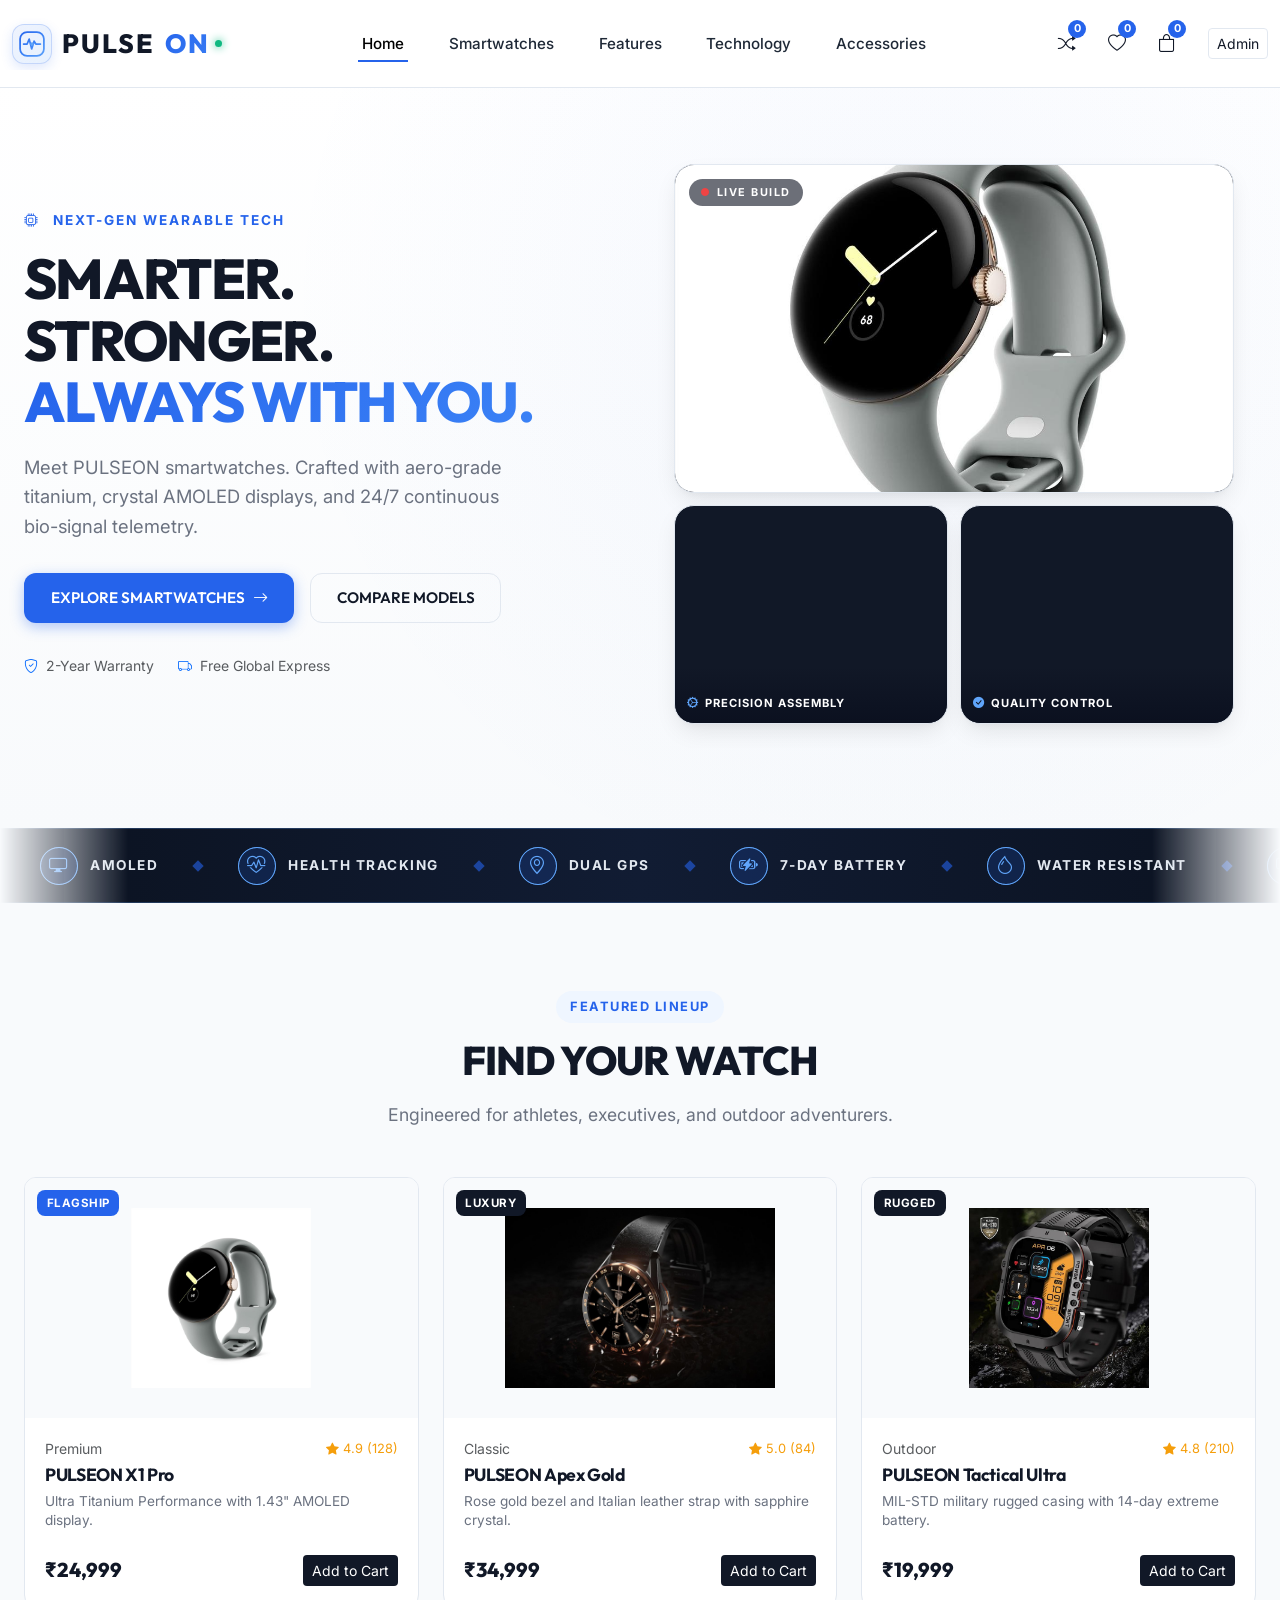
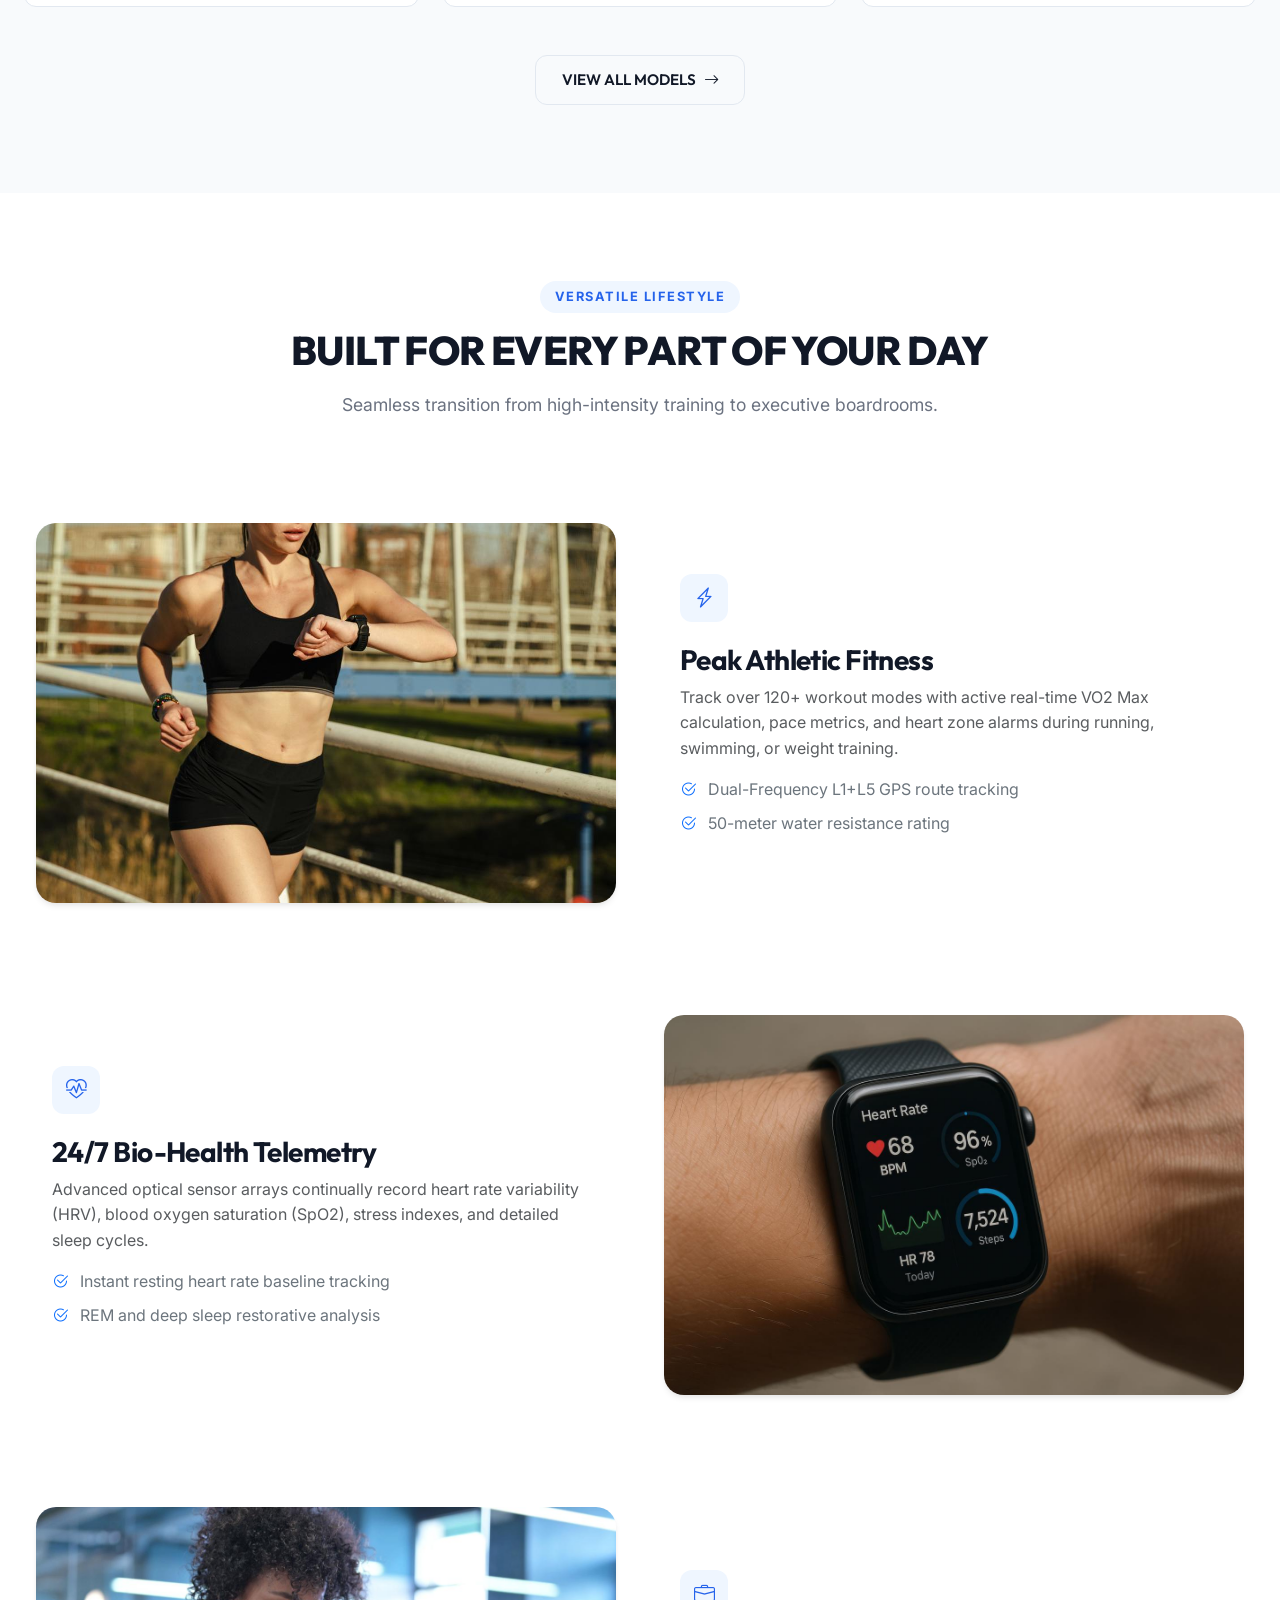
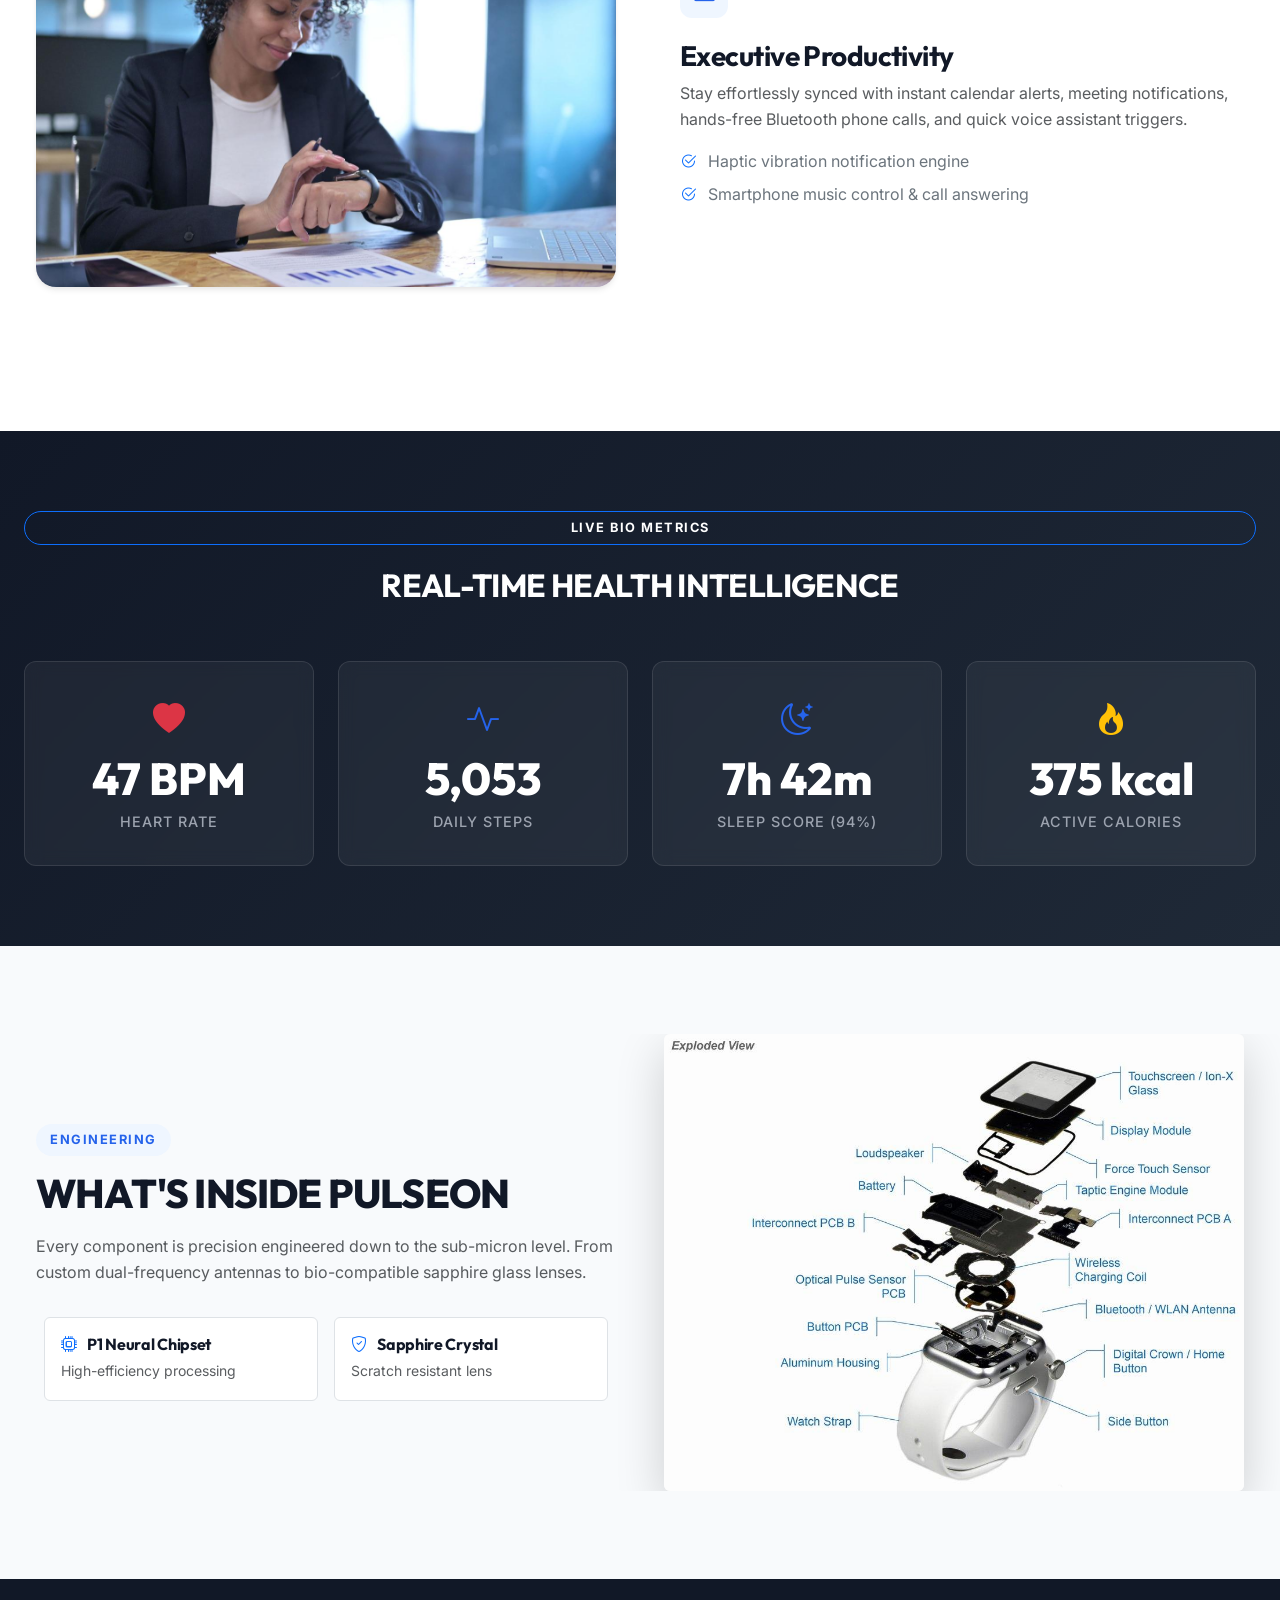
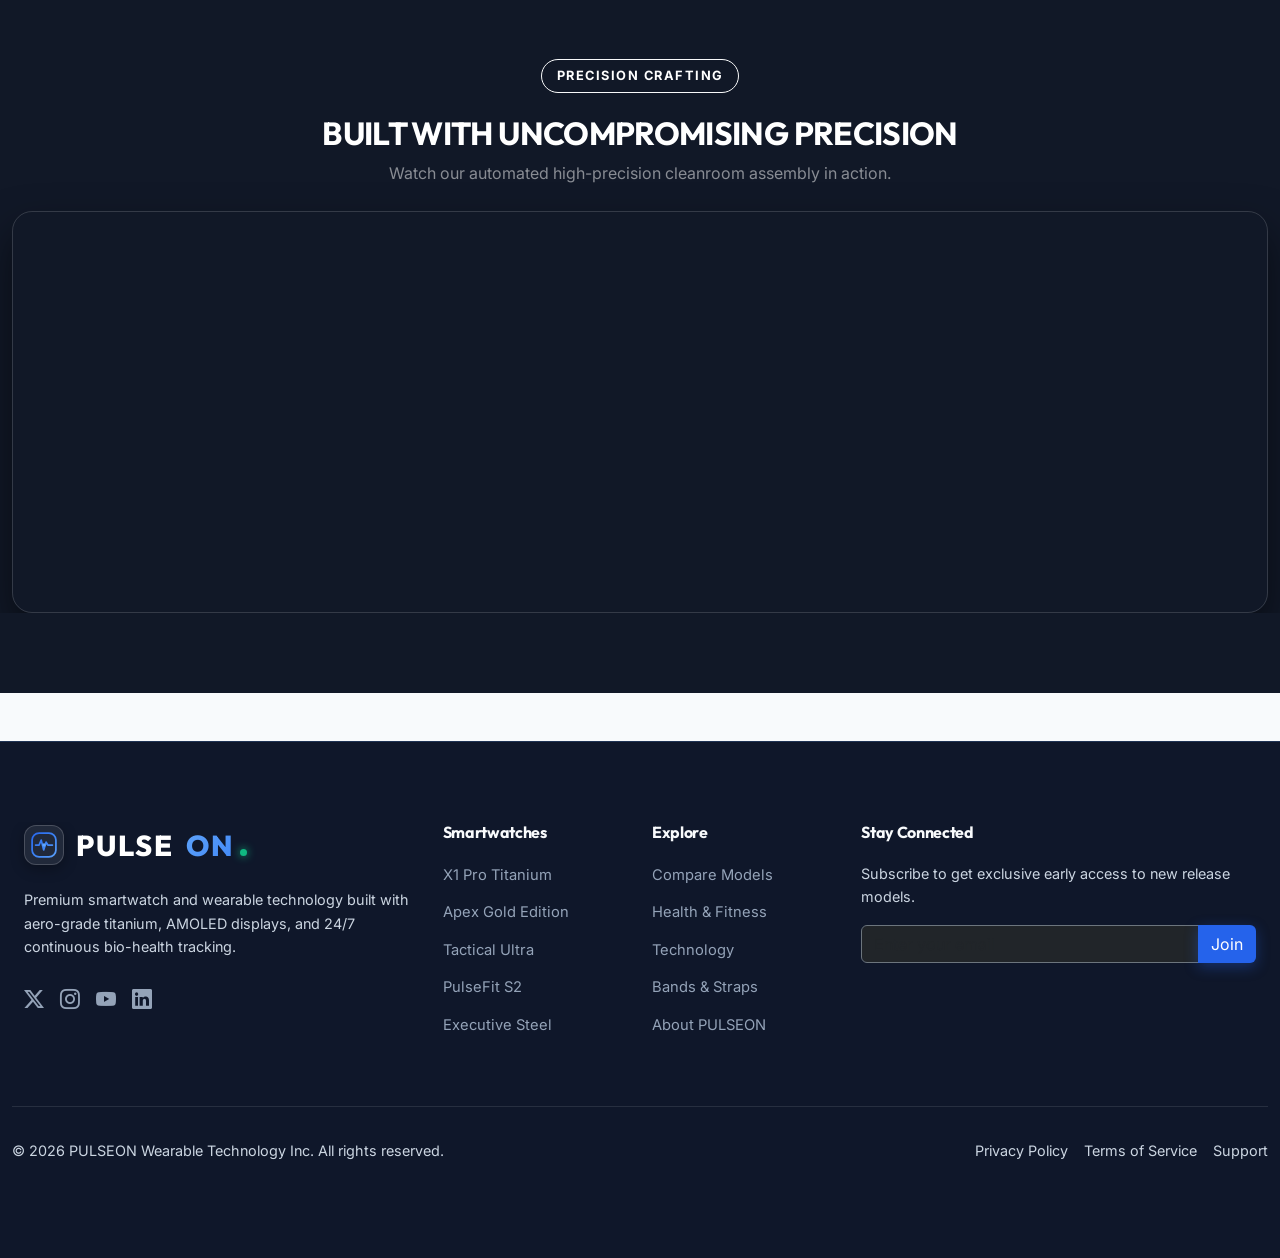
==== commit fbc5d1c8: "2nd comit" ====
--- a/index.html
+++ b/index.html
@@ -362,30 +362,30 @@
         </div>
       </div>
 
-      <div class="row g-4">
-        <div class="col-12 col-sm-6 col-md-3 reveal">
-          <div class="metric-card">
+      <div class="row g-4 align-items-stretch">
+        <div class="col-12 col-sm-6 col-md-3 reveal d-flex">
+          <div class="metric-card h-100 w-100">
             <div class="metric-icon"><i class="bi bi-heart-fill text-danger"></i></div>
             <div class="metric-value counter-value" data-target="78" data-suffix=" BPM">0</div>
             <div class="metric-label">Heart Rate</div>
           </div>
         </div>
-        <div class="col-12 col-sm-6 col-md-3 reveal">
-          <div class="metric-card">
+        <div class="col-12 col-sm-6 col-md-3 reveal d-flex">
+          <div class="metric-card h-100 w-100">
             <div class="metric-icon"><i class="bi bi-activity"></i></div>
             <div class="metric-value counter-value" data-target="8421" data-suffix="">0</div>
             <div class="metric-label">Daily Steps</div>
           </div>
         </div>
-        <div class="col-12 col-sm-6 col-md-3 reveal">
-          <div class="metric-card">
+        <div class="col-12 col-sm-6 col-md-3 reveal d-flex">
+          <div class="metric-card h-100 w-100">
             <div class="metric-icon"><i class="bi bi-moon-stars"></i></div>
             <div class="metric-value">7h 42m</div>
             <div class="metric-label">Sleep Score (94%)</div>
           </div>
         </div>
-        <div class="col-12 col-sm-6 col-md-3 reveal">
-          <div class="metric-card">
+        <div class="col-12 col-sm-6 col-md-3 reveal d-flex">
+          <div class="metric-card h-100 w-100">
             <div class="metric-icon"><i class="bi bi-fire text-warning"></i></div>
             <div class="metric-value counter-value" data-target="624" data-suffix=" kcal">0</div>
             <div class="metric-label">Active Calories</div>
--- a/assets/css/style.css
+++ b/assets/css/style.css
@@ -1094,6 +1094,11 @@
   border-radius: 0;
 }
 
+.metrics-section .row > [class*="col-"] {
+  display: flex;
+  flex-direction: column;
+}
+
 .metric-card {
   background-color: rgba(255, 255, 255, 0.05);
   border: 1px solid rgba(255, 255, 255, 0.1);
@@ -1102,6 +1107,21 @@
   text-align: center;
   backdrop-filter: blur(8px);
   transition: var(--transition);
+  height: 100%;
+  width: 100%;
+  display: flex;
+  flex-direction: column;
+  justify-content: center;
+  align-items: center;
+}
+
+.admin-stat-card {
+  height: 100%;
+  width: 100%;
+  display: flex;
+  flex-direction: column;
+  justify-content: center;
+  align-items: center;
 }
 
 /* Admin Panel Header & Action Styling */
@@ -1154,6 +1174,15 @@
   font-weight: 500;
   text-transform: uppercase;
   letter-spacing: 1px;
+}
+
+@media (max-width: 991.98px) {
+  .metric-card {
+    padding: 1.5rem 1rem;
+  }
+  .metric-value {
+    font-size: 2.2rem;
+  }
 }
 
 /* Technology Diagram & Callouts */
